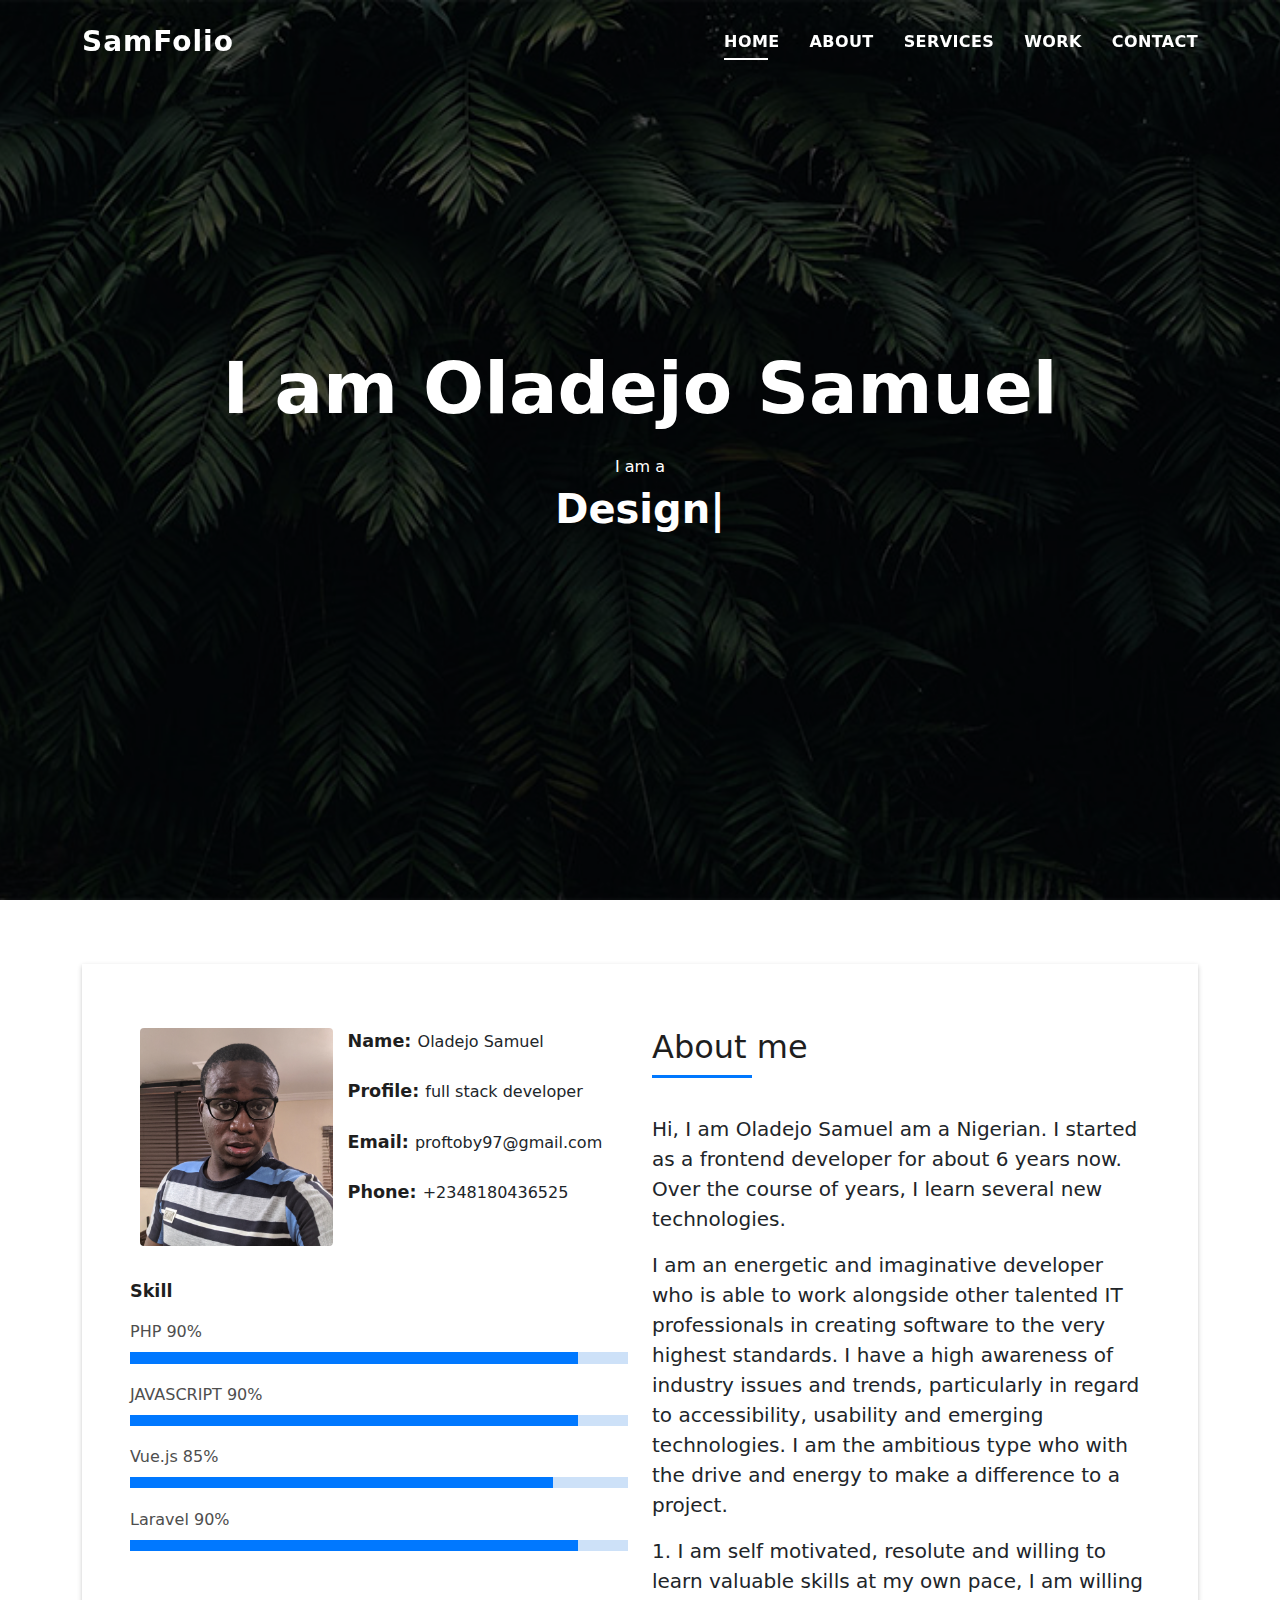
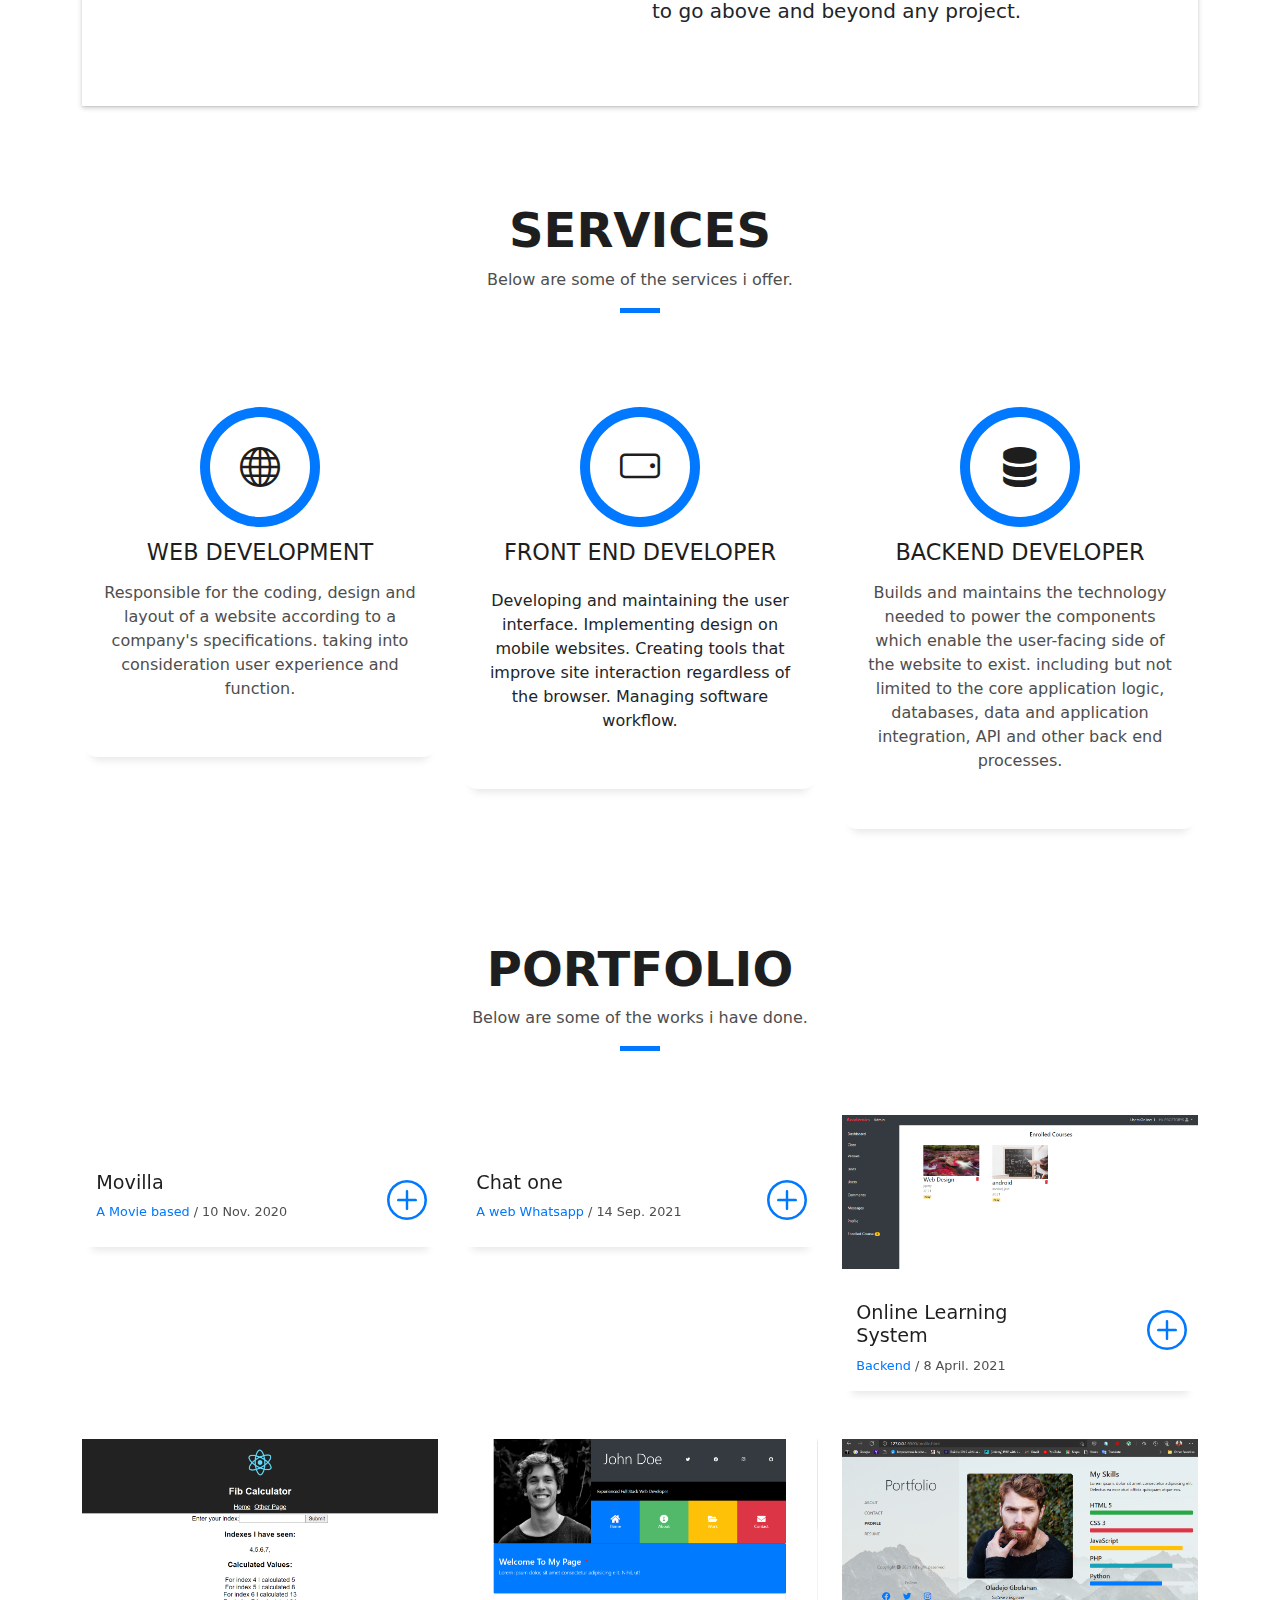
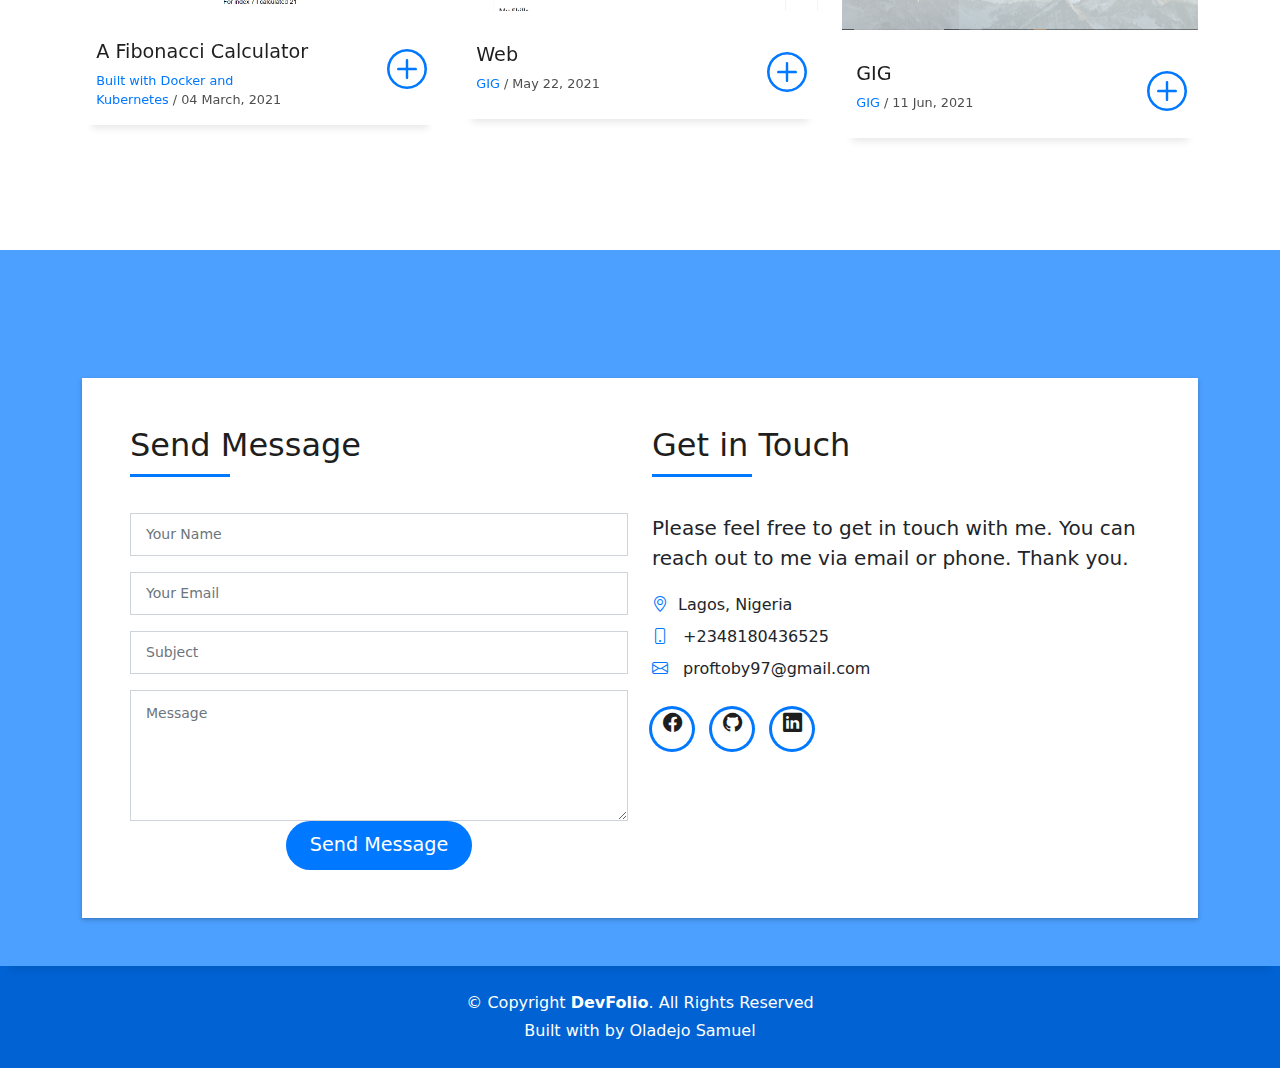
==== index.html @ 6c1fff3c "initial commit" ====
<!DOCTYPE html>
<html lang="en">

<head>
  <meta charset="utf-8">
  <meta content="width=device-width, initial-scale=1.0" name="viewport">

  <title>My Portfolio</title>
  <meta content="" name="description">
  <meta content="" name="keywords">

  <!-- Favicons -->
  <link href="assets/img/favicon.png" rel="icon">
  <link href="assets/img/apple-touch-icon.png" rel="apple-touch-icon">

  <!-- Vendor CSS Files -->
  <link href="assets/vendor/bootstrap/css/bootstrap.min.css" rel="stylesheet">
  <link href="assets/vendor/bootstrap-icons/bootstrap-icons.css" rel="stylesheet">
  <link href="assets/vendor/glightbox/css/glightbox.min.css" rel="stylesheet">
  <link href="assets/vendor/swiper/swiper-bundle.min.css" rel="stylesheet">

  <!-- Template Main CSS File -->
  <link href="assets/css/style.css" rel="stylesheet">

</head>

<body>

  <!-- ======= Header ======= -->
  <header id="header" class="fixed-top">
    <div class="container d-flex align-items-center justify-content-between">

      <h1 class="logo"><a href="index.html">SamFolio</a></h1>
      <!-- Uncomment below if you prefer to use an image logo -->
      <!-- <a href="index.html" class="logo"><img src="assets/img/logo.png" alt="" class="img-fluid"></a>-->

      <nav id="navbar" class="navbar">
        <ul>
          <li><a class="nav-link scrollto active" href="#hero">Home</a></li>
          <li><a class="nav-link scrollto" href="#about">About</a></li>
          <li><a class="nav-link scrollto" href="#services">Services</a></li>
          <li><a class="nav-link scrollto " href="#work">Work</a></li>
          <li><a class="nav-link scrollto" href="#contact">Contact</a></li>
        </ul>
        <i class="bi bi-list mobile-nav-toggle"></i>
      </nav><!-- .navbar -->

    </div>
  </header><!-- End Header -->

  <!-- ======= Hero Section ======= -->
  <div id="hero" class="hero route bg-image" style="background-image: url(assets/img/dark-wallpaper-30.jpg)">
    <div class="overlay-itro"></div>
    <div class="hero-content display-table">
      <div class="table-cell">
        <div class="container">
          <!--<p class="display-6 color-d">Hello, world!</p>-->
          <h1 class="hero-title mb-4">I am Oladejo Samuel</h1>
       I am a   <p class="hero-subtitle"><span class="typed" data-typed-items="Designer, Developer, Programmer"></span></p>
          <!-- <p class="pt-3"><a class="btn btn-primary btn js-scroll px-4" href="#about" role="button">Learn More</a></p> -->
        </div>
      </div>
    </div>
  </div><!-- End Hero Section -->

  <main id="main">

    <!-- ======= About Section ======= -->
    <section id="about" class="about-mf sect-pt4 route">
      <div class="container">
        <div class="row">
          <div class="col-sm-12">
            <div class="box-shadow-full">
              <div class="row">
                <div class="col-md-6">
                  <div class="row">
                    <div class="col-sm-6 col-md-5">
                      <div class="about-img h-50">
                        <img src="assets/img/profs.jpg" class="img-fluid rounded b-shadow-a" alt="">
                      </div>
                    </div>
                    <div class="col-sm-6 col-md-7">
                      <div class="about-info">
                        <p ><span class="title-s">Name: </span> <span>Oladejo Samuel</span></p>
                        <p class="mt-4"><span class="title-s mt-2">Profile: </span> <span>full stack developer</span></p>
                        <p class="mt-4"><span class="title-s mt-2">Email: </span> <span>proftoby97@gmail.com</span></p>
                        <p class="mt-4"><span class="title-s mt-2">Phone: </span> <span>+2348180436525</span></p>
                      </div>
                    </div>
                  </div>
                  <div class="skill-mf">
                    <p class="title-s">Skill</p>
                    <span>PHP</span> <span class="pull-right">90%</span>
                    <div class="progress">
                      <div class="progress-bar" role="progressbar" style="width: 90%" aria-valuenow="90" aria-valuemin="0" aria-valuemax="100"></div>
                    </div>
                    <span>JAVASCRIPT</span> <span class="pull-right">90%</span>
                    <div class="progress">
                      <div class="progress-bar" role="progressbar" style="width: 90%" aria-valuenow="90" aria-valuemin="0" aria-valuemax="100"></div>
                    </div>
                    <span>Vue.js</span> <span class="pull-right">85%</span>
                    <div class="progress">
                      <div class="progress-bar" role="progressbar" style="width: 85%" aria-valuenow="85" aria-valuemin="0" aria-valuemax="100"></div>
                    </div>
                    <span>Laravel</span> <span class="pull-right">90%</span>
                    <div class="progress">
                      <div class="progress-bar" role="progressbar" style="width: 90%" aria-valuenow="90" aria-valuemin="0" aria-valuemax="100"></div>
                    </div>
                  </div>
                </div>
                <div class="col-md-6">
                  <div class="about-me pt-4 pt-md-0">
                    <div class="title-box-2">
                      <h5 class="title-left">
                        About me
                      </h5>
                    </div>
                    <p class="lead">
                      Hi, I am Oladejo Samuel am a Nigerian. I started as a frontend developer for about 6 years now.  Over the course of years, I learn several new technologies. 
                    </p>
                    <p class="lead">
                      I am an energetic and imaginative developer who is able to work alongside other talented IT professionals in creating software to the very highest standards. I have a high awareness of industry issues and trends, particularly in regard to accessibility, usability and emerging technologies. I am the ambitious type who with the drive and energy to make a difference to a project. 
                    </p>
                    <p class="lead">
                      1.	I am self motivated, resolute and willing to learn valuable skills at my own pace, I am willing to go above and beyond any project. 
                    </p>
                  </div>
                </div>
              </div>
            </div>
          </div>
        </div>
      </div>
    </section><!-- End About Section -->

    <!-- ======= Services Section ======= -->
    <section id="services" class="services-mf pt-5 route">
      <div class="container">
        <div class="row">
          <div class="col-sm-12">
            <div class="title-box text-center">
              <h3 class="title-a">
                Services
              </h3>
              <p class="subtitle-a">
               Below are some of the services i offer.
              </p>
              <div class="line-mf"></div>
            </div>
          </div>
        </div>
        <div class="row">
          <div class="col-md-4">
            <div class="service-box">
              <div class="service-ico">
                <span class="ico-circle"><i class="bi bi-globe"></i></span>
              </div>
              <div class="service-content">
                <h2 class="s-title">Web Development</h2>
                <p class="s-description text-center">
                  Responsible for the coding, design and layout of a website according to a company's specifications. taking into consideration user experience and function.
                </p>
              </div>
            </div>
          </div>
          <div class="col-md-4">
            <div class="service-box">
              <div class="service-ico">
                <span class="ico-circle"><i class="bi bi-phone-landscape"></i></span>
              </div>
              <div class="service-content">
                <h2 class="s-title">Front end Developer</h2>
                <p class="s-description text-center">
                  <p>Developing and maintaining the user interface. Implementing design on mobile websites. Creating tools that improve site interaction regardless of the browser. Managing software workflow.</p>
                </p>
              </div>
            </div>
          </div>
          <div class="col-md-4">
            <div class="service-box">
              <div class="service-ico">
                <span class="ico-circle"><i class="bi bi-server"></i></span>
              </div>
              <div class="service-content">
                <h2 class="s-title">Backend Developer</h2>
                <p class="s-description text-center">
                  Builds and maintains the technology needed to power the components which enable the user-facing side of the website to exist. including but not limited to the core application logic, databases, data and application integration, API and other back end processes.
                </p>
              </div>
            </div>
          </div>
        </div>
      </div>
    </section><!-- End Services Section -->

    <!-- ======= Portfolio Section ======= -->
    <section id="work" class="portfolio-mf sect-pt4 route">
      <div class="container">
        <div class="row">
          <div class="col-sm-12">
            <div class="title-box text-center">
              <h3 class="title-a">
                Portfolio
              </h3>
              <p class="subtitle-a">
                Below are some of the works i have done.
              </p>
              <div class="line-mf"></div>
            </div>
          </div>
        </div>
        <div class="row">
          <div class="col-md-4">
            <div class="work-box">
              <a href="assets/img/portfolio/movilaa.jpg" data-gallery="portfolioGallery" class="portfolio-lightbox">
                <div class="work-img">
                  <img src="assets/img/portfolio/movi.jpg" alt="" class="img-fluid">
                </div>
              </a>
              <div class="work-content">
                <div class="row">
                  <div class="col-sm-8">
                    <h2 class="w-title">Movilla</h2>
                    <div class="w-more">
                      <span class="w-ctegory">A Movie based </span> / <span class="w-date">10 Nov. 2020</span>
                    </div>
                  </div>
                  <div class="col-sm-4">
                    <div class="w-like">
                      <a href="movi-details.html"> <span class="bi bi-plus-circle"></span></a>
                    </div>
                  </div>
                </div>
              </div>
            </div>
          </div>
          <div class="col-md-4">
            <div class="work-box">
              <a href="assets/img/portfolio/chatCont.jpg" data-gallery="portfolioGallery" class="portfolio-lightbox">
                <div class="work-img">
                  <img src="assets/img/portfolio/chatCont.jpg" alt="" class="img-fluid">
                </div>
              </a>
              <div class="work-content">
                <div class="row">
                  <div class="col-sm-8">
                    <h2 class="w-title">Chat one</h2>
                    <div class="w-more">
                      <span class="w-ctegory">A web Whatsapp</span> / <span class="w-date">14 Sep. 2021</span>
                    </div>
                  </div>
                  <div class="col-sm-4">
                    <div class="w-like">
                      <a href="chat-details.html"> <span class="bi bi-plus-circle"></span></a>
                    </div>
                  </div>
                </div>
              </div>
            </div>
          </div>
          <div class="col-md-4">
            <div class="work-box">
              <a href="assets/img/portfolio/lms.png" data-gallery="portfolioGallery" class="portfolio-lightbox">
                <div class="work-img">
                  <img src="assets/img/portfolio/lms (3).png" alt="" class="img-fluid">
                </div>
              </a>
              <div class="work-content">
                <div class="row">
                  <div class="col-sm-8">
                    <h2 class="w-title">Online Learning System</h2>
                    <div class="w-more">
                      <span class="w-ctegory">Backend</span> / <span class="w-date">8 April. 2021</span>
                    </div>
                  </div>
                  <div class="col-sm-4">
                    <div class="w-like">
                      <a href="learn-details.html"> <span class="bi bi-plus-circle"></span></a>
                    </div>
                  </div>
                </div>
              </div>
            </div>
          </div>
          <div class="col-md-4">
            <div class="work-box">
              <a href="assets/img/portfolio/docKub.png" data-gallery="portfolioGallery" class="portfolio-lightbox">
                <div class="work-img">
                  <img src="assets/img/portfolio/docKub.png" alt="" class="img-fluid">
                </div>
              </a>
              <div class="work-content">
                <div class="row">
                  <div class="col-sm-8">
                    <h2 class="w-title">A Fibonacci Calculator</h2>
                    <div class="w-more">
                      <span class="w-ctegory">Built with Docker and Kubernetes</span> / <span class="w-date">04 March, 2021</span>
                    </div>
                  </div>
                  <div class="col-sm-4">
                    <div class="w-like">
                      <a href="dock-details.html"> <span class="bi bi-plus-circle"></span></a>
                    </div>
                  </div>
                </div>
              </div>
            </div>
          </div>
          <div class="col-md-4">
            <div class="work-box">
              <a href="assets/img/portfolio/gig.png" data-gallery="portfolioGallery" class="portfolio-lightbox">
                <div class="work-img">
                  <img src="assets/img/portfolio/gig.png" alt="" class="img-fluid">
                </div>
              </a>
              <div class="work-content">
                <div class="row">
                  <div class="col-sm-8">
                    <h2 class="w-title">Web</h2>
                    <div class="w-more">
                      <span class="w-ctegory">GIG</span> / <span class="w-date">May 22, 2021</span>
                    </div>
                  </div>
                  <div class="col-sm-4">
                    <div class="w-like">
                      <a href="gig-details.html"> <span class="bi bi-plus-circle"></span></a>
                    </div>
                  </div>
                </div>
              </div>
            </div>
          </div>
          <div class="col-md-4">
            <div class="work-box">
              <a href="assets/img/portfolio/myGig.png" data-gallery="portfolioGallery" class="portfolio-lightbox">
                <div class="work-img">
                  <img src="assets/img/portfolio/myGig.png" alt="" class="img-fluid">
                </div>
              </a>
              <div class="work-content">
                <div class="row">
                  <div class="col-sm-8">
                    <h2 class="w-title">GIG</h2>
                    <div class="w-more">
                      <span class="w-ctegory">GIG</span> / <span class="w-date">11 Jun, 2021</span>
                    </div>
                  </div>
                  <div class="col-sm-4">
                    <div class="w-like">
                      <a href="gig1-details.html"> <span class="bi bi-plus-circle"></span></a>
                    </div>
                  </div>
                </div>
              </div>
            </div>
          </div>

        </div>
      </div>
    </section><!-- End Portfolio Section -->


    <!-- ======= Contact Section ======= -->
    <section id="contact" class="paralax-mf footer-paralax bg-image sect-mt4 route" style="background-image: url(assets/img/overlay-bg.jpg)">
      <div class="overlay-mf"></div>
      <div class="container">
        <div class="row">
          <div class="col-sm-12">
            <div class="contact-mf">
              <div id="contact" class="box-shadow-full">
                <div class="row">
                  <div class="col-md-6">
                    <div class="title-box-2">
                      <h5 class="title-left">
                        Send Message 
                      </h5>
                    </div>
                    <div>
                      <form  name="contacts" method="POST" data-netlify="true" role="form" class="php-email-form mt-4">
                        <div class="row">
                          <div class="col-md-12 mb-3">
                            <div class="form-group">
                              <input type="text" name="name" class="form-control" id="name" placeholder="Your Name" required>
                            </div>
                          </div>
                          <div class="col-md-12 mb-3">
                            <div class="form-group">
                              <input type="email" class="form-control" name="email" id="email" placeholder="Your Email" required>
                            </div>
                          </div>
                          <div class="col-md-12 mb-3">
                            <div class="form-group">
                              <input type="text" class="form-control" name="subject" id="subject" placeholder="Subject" required>
                            </div>
                          </div>
                          <div class="col-md-12">
                            <div class="form-group">
                              <textarea class="form-control" name="message" rows="5" placeholder="Message" required></textarea>
                            </div>
                          </div>
                          <div class="col-md-12 text-center">
                            <button type="submit" class="button button-a button-big button-rouded">Send Message</button>
                          </div>
                        </div>
                      </form>
                    </div>
                  </div>
                  <div class="col-md-6">
                    <div class="title-box-2 pt-4 pt-md-0">
                      <h5 class="title-left">
                        Get in Touch
                      </h5>
                    </div>
                    <div class="more-info">
                      <p class="lead">
                        Please feel free to get in touch with me. You can reach out to me via email or phone. Thank you.
                      </p>
                      <ul class="list-ico">
                        <li><span class="bi bi-geo-alt"></span>Lagos, Nigeria</li>
                        <li><span class="bi bi-phone"></span> +2348180436525</li>
                        <li><span class="bi bi-envelope"></span> proftoby97@gmail.com</li>
                      </ul>
                    </div>
                    <div class="socials">
                      <ul>
                        <li><a href="https://web.facebook.com/profsam97/"><span class="ico-circle"><i class="bi bi-facebook"></i></span></a></li>
                        <li><a href="https://github.com/profsam97"><span class="ico-circle"><i class="bi bi-github"></i></span></a></li>
                        <li><a href="https://www.linkedin.com/in/proftoby/"><span class="ico-circle"><i class="bi bi-linkedin"></i></span></a></li>
                      </ul>
                    </div>
                  </div>
                </div>
              </div>
            </div>
          </div>
        </div>
      </div>
    </section><!-- End Contact Section -->

  </main><!-- End #main -->

  <!-- ======= Footer ======= -->
  <footer>
    <div class="container">
      <div class="row">
        <div class="col-sm-12">
          <div class="copyright-box">
            <p class="copyright">&copy; Copyright <strong>DevFolio</strong>. All Rights Reserved</p>
            <div class="credits">
         
              Built with  <i class="fa fa-heart text-danger" aria-hidden="true"></i> by Oladejo Samuel</a>
            </div>
          </div>
        </div>
      </div>
    </div>
  </footer><!-- End  Footer -->

  <div id="preloader"></div>
  <a href="#" class="back-to-top d-flex align-items-center justify-content-center"><i class="bi bi-arrow-up-short"></i></a>

  <!-- Vendor JS Files -->
  <script src="assets/vendor/purecounter/purecounter.js"></script>
  <script src="assets/vendor/bootstrap/js/bootstrap.bundle.min.js"></script>
  <script src="assets/vendor/glightbox/js/glightbox.min.js"></script>
  <script src="assets/vendor/swiper/swiper-bundle.min.js"></script>
  <script src="assets/vendor/typed.js/typed.min.js"></script>
  <script src="assets/vendor/php-email-form/validate.js"></script>

  <!-- Template Main JS File -->
  <script src="assets/js/main.js"></script>

</body>

</html>
---- assets/css/style.css ----
--------------------------------------------------------------*/
body {
  background-color: #f5f5f5;
  color: #4e4e4e;
}

h1,
h2,
h3,
h4,
h5,
h6 {
  color: #1e1e1e;
}

a {
  color: #1e1e1e;
  text-decoration: none;
  transition: all 0.5s ease-in-out;
}
a:hover {
  color: #0078ff;
  text-decoration: none;
  transition: all 0.5s ease-in-out;
}

.p-r {
  position: relative;
}

.color-a {
  text-decoration: none;
  color: #0078ff;
}

.color-d {
  color: #f5f5f5;
}

.color-text-a {
  text-decoration: none;
  color: #4e4e4e;
}

.box-shadow, .card-blog, .work-box, .service-box, .paralax-mf {
  box-shadow: 0 13px 8px -10px rgba(0, 0, 0, 0.1);
}

.box-shadow-a, .button:hover {
  text-decoration: none;
  box-shadow: 0 0 0 4px #cde1f8;
}

.display-5 {
  font-size: 2.5rem;
  font-weight: 300;
  line-height: 1.1;
}

.display-6 {
  font-size: 2rem;
  font-weight: 300;
  line-height: 1.1;
}

.avatar {
  width: 32px;
  height: 32px;
  margin-right: 4px;
  overflow: hidden;
}

.bg-image {
  background-repeat: no-repeat;
  background-attachment: fixed;
  background-size: cover;
  background-position: center center;
}
@media (max-width: 1024px) {
  .bg-image {
    background-attachment: scroll;
  }
}

.overlay-mf {
  background-color: #0078ff;
}

.overlay-mf {
  position: absolute;
  top: 0;
  left: 0px;
  padding: 0;
  height: 100%;
  width: 100%;
  opacity: 0.7;
}

.paralax-mf {
  position: relative;
  padding: 8rem 0;
}

.display-table {
  width: 100%;
  height: 100%;
  display: table;
}

.table-cell {
  display: table-cell;
  vertical-align: middle;
}

/*--/ Sections /--*/
.sect-4 {
  padding: 4rem 0;
}

.sect-pt4 {
  padding-top: 4rem;
}

.sect-mt4 {
  margin-top: 4rem;
}

/*--/ Title s /--*/
.title-s {
  font-weight: 600;
  color: #1e1e1e;
  font-size: 1.1rem;
}

/*--/ Title A /--*/
.title-box {
  margin-bottom: 4rem;
}

.title-a {
  text-decoration: none;
  font-size: 3rem;
  font-weight: bold;
  text-transform: uppercase;
}

.subtitle-a {
  text-decoration: none;
  color: #4e4e4e;
}

.line-mf {
  width: 40px;
  height: 5px;
  background-color: #0078ff;
  margin: 0 auto;
}

/*--/ Title Left /--*/
.title-box-2 {
  margin-bottom: 3rem;
}

.title-left {
  font-size: 2rem;
  position: relative;
}
.title-left:before {
  content: "";
  position: absolute;
  height: 3px;
  background-color: #0078ff;
  width: 100px;
  bottom: -12px;
}

/*------/ Box /------*/
.box-pl2 {
  padding-left: 2rem;
}

.box-shadow-full {
  padding: 3rem 1.25rem;
  position: relative;
  background-color: #fff;
  margin-bottom: 3rem;
  z-index: 2;
  box-shadow: 0 1px 1px 0 rgba(0, 0, 0, 0.06), 0 2px 5px 0 rgba(0, 0, 0, 0.2);
}
@media (min-width: 768px) {
  .box-shadow-full {
    padding: 3rem;
  }
}

/*------/ Socials /------*/
.socials {
  padding: 1.5rem 0;
}
.socials ul li {
  display: inline-block;
}
.socials .ico-circle {
  height: 40px;
  width: 40px;
  font-size: 1.2rem;
  border-radius: 50%;
  line-height: 1.6;
  margin: 0 15px 0 0;
  box-shadow: 0 0 0 3px #0078ff;
  transition: all 500ms ease;
}
.socials .ico-circle:hover {
  background-color: #0078ff;
  color: #fff;
  box-shadow: 0 0 0 3px #cde1f8;
  transition: all 500ms ease;
}

/*------/ Ul resect /------*/
.ul-resect, .widget-tags ul, .widget-sidebar .list-sidebar, .box-comments .list-comments, .blog-wrapper .post-meta ul, .list-ico, .socials ul {
  list-style: none;
  padding-left: 0;
  margin-bottom: 0;
}

.list-ico {
  line-height: 2;
}
.list-ico span {
  color: #0078ff;
  margin-right: 10px;
}

/*------/ Ico Circle /------*/
.ico-circle {
  height: 100px;
  width: 100px;
  font-size: 2rem;
  border-radius: 50%;
  line-height: 1.55;
  margin: 0 auto;
  text-align: center;
  box-shadow: 0 0 0 10px #0078ff;
  display: block;
}

/*------/ Owl Carousel /------*/
.owl-theme .owl-dots {
  text-align: center;
  margin-top: 18px;
}
.owl-theme .owl-dots .owl-dot {
  display: inline-block;
}
.owl-theme .owl-dots .owl-dot span {
  width: 18px;
  height: 7px;
  margin: 5px 5px;
  background: #cde1f8;
  border: 0px solid #cde1f8;
  display: block;
  transition: all 0.6s ease-in-out;
  cursor: pointer;
}
.owl-theme .owl-dots .owl-dot:hover span {
  background-color: #cde1f8;
}
.owl-theme .owl-dots .owl-dot.active span {
  background-color: #1B1B1B;
  width: 25px;
}

/*--/ Scrolltop s /--*/
.scrolltop-mf {
  position: relative;
  display: none;
}
.scrolltop-mf span {
  z-index: 999;
  position: fixed;
  width: 42px;
  height: 42px;
  background-color: #0078ff;
  opacity: 0.7;
  font-size: 1.6rem;
  line-height: 1.5;
  text-align: center;
  color: #fff;
  top: auto;
  left: auto;
  right: 30px;
  bottom: 50px;
  cursor: pointer;
  border-radius: 50%;
}

/*--------------------------------------------------------------
# Back to top button
--------------------------------------------------------------*/
.back-to-top {
  position: fixed;
  visibility: hidden;
  opacity: 0;
  right: 15px;
  bottom: 15px;
  z-index: 996;
  background: #0078ff;
  width: 40px;
  height: 40px;
  border-radius: 50px;
  transition: all 0.4s;
}
.back-to-top i {
  font-size: 28px;
  color: #fff;
  line-height: 0;
}
.back-to-top:hover {
  background: #298eff;
  color: #fff;
}
.back-to-top.active {
  visibility: visible;
  opacity: 1;
}

/*------/ Prelaoder /------*/
#preloader {
  position: fixed;
  top: 0;
  left: 0;
  right: 0;
  bottom: 0;
  z-index: 9999;
  overflow: hidden;
  background: #fff;
}

#preloader:before {
  content: "";
  position: fixed;
  top: calc(50% - 30px);
  left: calc(50% - 30px);
  border: 6px solid #f2f2f2;
  border-top: 6px solid #0078ff;
  border-radius: 50%;
  width: 60px;
  height: 60px;
  -webkit-animation: animate-preloader 1s linear infinite;
  animation: animate-preloader 1s linear infinite;
}

@-webkit-keyframes animate-preloader {
  0% {
    transform: rotate(0deg);
  }
  100% {
    transform: rotate(360deg);
  }
}

@keyframes animate-preloader {
  0% {
    transform: rotate(0deg);
  }
  100% {
    transform: rotate(360deg);
  }
}
/*------/ Button /------*/
.button {
  display: inline-block;
  padding: 0.3rem 0.6rem;
  text-align: center;
  vertical-align: middle;
  -webkit-user-select: none;
  -moz-user-select: none;
  user-select: none;
  font-size: 1rem;
  border-radius: 0.3rem;
  border: 1px solid transparent;
  transition: all 500ms ease;
  cursor: pointer;
}
.button:focus {
  outline: 0;
}
.button:hover {
  background-color: #0062d3;
  color: #fff;
  transition: all 500ms ease;
}

.button-a {
  text-decoration: none;
  background-color: #0078ff;
  color: #fff;
  border-color: #cde1f8;
}

.button-big {
  padding: 0.9rem 2.3rem;
  font-size: 1.2rem;
}

.button-rouded {
  border-radius: 5rem;
}

.btn-lg {
  padding: 0.5rem 1rem;
  font-size: 1.25rem;
  line-height: 1.5;
  border-radius: 0.3rem;
}

/*--------------------------------------------------------------
# Header
--------------------------------------------------------------*/
#header {
  transition: all 0.5s;
  z-index: 997;
  padding: 20px 0;
}
#header .logo {
  font-size: 28px;
  margin: 0;
  padding: 0;
  font-weight: 600;
  letter-spacing: 1px;
}
#header .logo a {
  color: #fff;
}
#header .logo img {
  max-height: 40px;
}
#header.header-scrolled {
  background: rgba(0, 0, 0, 0.9);
  padding: 12px 0;
}

/*--------------------------------------------------------------
# Navigation Menu
--------------------------------------------------------------*/
/**
* Desktop Navigation 
*/
.navbar {
  padding: 0;
}
.navbar ul {
  margin: 0;
  padding: 0;
  display: flex;
  list-style: none;
  align-items: center;
}
.navbar li {
  position: relative;
}
.navbar > ul > li {
  white-space: nowrap;
  padding: 10px 0 10px 30px;
}
.navbar a, .navbar a:focus {
  display: flex;
  align-items: center;
  justify-content: space-between;
  color: #fff;
  font-size: 16px;
  font-weight: 600;
  padding: 0;
  white-space: nowrap;
  transition: 0.3s;
  letter-spacing: 0.4px;
  position: relative;
  text-transform: uppercase;
}
.navbar a i, .navbar a:focus i {
  font-size: 12px;
  line-height: 0;
  margin-left: 5px;
}
.navbar > ul > li > a:before {
  content: "";
  position: absolute;
  width: 100%;
  height: 2px;
  bottom: -6px;
  left: 0;
  width: 0;
  background-color: #fff;
  visibility: hidden;
  transition: all 0.3s ease-in-out 0s;
}
.navbar a:hover:before, .navbar li:hover > a:before, .navbar .active:before {
  visibility: visible;
  width: 80%;
}
.navbar a:hover, .navbar .active, .navbar .active:focus, .navbar li:hover > a {
  color: #fff;
}
.navbar .dropdown ul {
  display: block;
  position: absolute;
  left: 30px;
  top: calc(100% + 30px);
  margin: 0;
  padding: 10px 0;
  z-index: 99;
  opacity: 0;
  visibility: hidden;
  background: #fff;
  box-shadow: 0px 0px 30px rgba(127, 137, 161, 0.25);
  transition: 0.3s;
}
.navbar .dropdown ul li {
  min-width: 200px;
}
.navbar .dropdown ul a {
  padding: 10px 20px;
  font-size: 14px;
  text-transform: none;
  color: #4e4e4e;
}
.navbar .dropdown ul a i {
  font-size: 12px;
}
.navbar .dropdown ul a:hover, .navbar .dropdown ul .active:hover, .navbar .dropdown ul li:hover > a {
  color: #0078ff;
}
.navbar .dropdown:hover > ul {
  opacity: 1;
  top: 100%;
  visibility: visible;
}
.navbar .dropdown .dropdown ul {
  top: 0;
  left: calc(100% - 30px);
  visibility: hidden;
}
.navbar .dropdown .dropdown:hover > ul {
  opacity: 1;
  top: 0;
  left: 100%;
  visibility: visible;
}
@media (max-width: 1366px) {
  .navbar .dropdown .dropdown ul {
    left: -90%;
  }
  .navbar .dropdown .dropdown:hover > ul {
    left: -100%;
  }
}

/**
* Mobile Navigation 
*/
.mobile-nav-toggle {
  color: #fff;
  font-size: 28px;
  cursor: pointer;
  display: none;
  line-height: 0;
  transition: 0.5s;
}

@media (max-width: 991px) {
  .mobile-nav-toggle {
    display: block;
  }

  .navbar ul {
    display: none;
  }
}
.navbar-mobile {
  position: fixed;
  overflow: hidden;
  top: 0;
  right: 0;
  left: 0;
  bottom: 0;
  background: rgba(78, 78, 78, 0.9);
  transition: 0.3s;
  z-index: 999;
}
.navbar-mobile .mobile-nav-toggle {
  position: absolute;
  top: 15px;
  right: 15px;
}
.navbar-mobile ul {
  display: block;
  position: absolute;
  top: 55px;
  right: 15px;
  bottom: 15px;
  left: 15px;
  padding: 10px 0;
  background-color: #fff;
  overflow-y: auto;
  transition: 0.3s;
}
.navbar-mobile > ul > li {
  padding: 0;
}
.navbar-mobile a:hover:before, .navbar-mobile li:hover > a:before, .navbar-mobile .active:before {
  visibility: hidden;
}
.navbar-mobile a, .navbar-mobile a:focus {
  padding: 10px 20px;
  font-size: 15px;
  color: #4e4e4e;
}
.navbar-mobile a:hover, .navbar-mobile .active, .navbar-mobile li:hover > a {
  color: #0078ff;
}
.navbar-mobile .getstarted, .navbar-mobile .getstarted:focus {
  margin: 15px;
}
.navbar-mobile .dropdown ul {
  position: static;
  display: none;
  margin: 10px 20px;
  padding: 10px 0;
  z-index: 99;
  opacity: 1;
  visibility: visible;
  background: #fff;
  box-shadow: 0px 0px 30px rgba(127, 137, 161, 0.25);
}
.navbar-mobile .dropdown ul li {
  min-width: 200px;
}
.navbar-mobile .dropdown ul a {
  padding: 10px 20px;
}
.navbar-mobile .dropdown ul a i {
  font-size: 12px;
}
.navbar-mobile .dropdown ul a:hover, .navbar-mobile .dropdown ul .active:hover, .navbar-mobile .dropdown ul li:hover > a {
  color: #0078ff;
}
.navbar-mobile .dropdown > .dropdown-active {
  display: block;
}

/*--------------------------------------------------------------
# Hero Section
--------------------------------------------------------------*/
.hero {
  height: 100vh;
  position: relative;
  color: #fff;
}
.hero .hero-content {
  text-align: center;
  position: absolute;
}
.hero .overlay-itro {
  background-color: rgba(0, 0, 0, 0.6);
  position: absolute;
  top: 0;
  left: 0px;
  padding: 0;
  height: 100%;
  width: 100%;
  opacity: 0.9;
}
.hero .hero-title {
  color: #fff;
  font-weight: 600;
  font-size: 3rem;
}
@media (min-width: 768px) {
  .hero .hero-title {
    font-size: 4.5rem;
  }
}
.hero .hero-subtitle {
  font-size: 1.5rem;
  font-weight: 600;
}
@media (min-width: 768px) {
  .hero .hero-subtitle {
    font-size: 2.5rem;
  }
}
.hero .text-slider-items {
  display: none;
}

.hero-single {
  height: 350px;
}
.hero-single .hero-content {
  margin-top: 30px;
}
.hero-single .hero-title {
  text-transform: uppercase;
  font-size: 3rem;
}
@media (min-width: 768px) {
  .hero-single .hero-title {
    font-size: 3.5rem;
  }
}
.hero-single .breadcrumb {
  background-color: transparent;
  color: #0078ff;
}
.hero-single .breadcrumb .breadcrumb-item:before {
  color: #cde1f8;
}
.hero-single .breadcrumb .breadcrumb-item.active {
  color: #cde1f8;
}
.hero-single .breadcrumb a {
  color: #fff;
}

/*--------------------------------------------------------------
# About
--------------------------------------------------------------*/
.about-mf .box-shadow-full {
  padding-top: 4rem;
  padding-bottom: 4rem;
}
.about-mf .about-img {
  margin-bottom: 2rem;
}
.about-mf .about-img img {
  margin-left: 10px;
}
@media (min-width: 767px) {
  .about-mf .box-pl2 {
    margin-top: 3rem;
    padding-left: 0rem;
  }
}

.skill-mf span {
  color: #4e4e4e;
}
.skill-mf .progress {
  background-color: #cde1f8;
  margin: 0.5rem 0 1.2rem 0;
  border-radius: 0;
  height: 0.7rem;
}
.skill-mf .progress .progress-bar {
  height: 0.7rem;
  background-color: #0078ff;
}

/*--------------------------------------------------------------
# Services
--------------------------------------------------------------*/
.service-box {
  background-color: #fff;
  padding: 2.5rem 1.3rem;
  border-radius: 1rem;
  margin-bottom: 3rem;
  text-align: center;
}
.service-box:hover .ico-circle {
  transition: all 500ms ease;
  color: #fff;
  background-color: #0078ff;
  box-shadow: 0 0 0 10px #cde1f8;
}
.service-box .service-ico {
  margin-bottom: 1rem;
  color: #1e1e1e;
}
.service-box .ico-circle {
  transition: all 500ms ease;
  display: inline-flex;
  align-items: center;
  justify-content: center;
}
.service-box .ico-circle i {
  line-height: 0;
  font-size: 40px;
}
.service-box .s-title {
  font-size: 1.4rem;
  text-transform: uppercase;
  text-align: center;
  padding: 0.4rem 0;
}
.service-box .s-description {
  color: #4e4e4e;
}

/*--------------------------------------------------------------
# Counter
--------------------------------------------------------------*/
.counter-box {
  color: #fff;
  text-align: center;
}
@media (min-width: 577px) {
  .counter-box {
    margin-bottom: 1.8rem;
  }
}

.counter-ico {
  margin-bottom: 1rem;
}
.counter-ico .ico-circle {
  height: 60px;
  width: 60px;
  line-height: 1.5;
  box-shadow: 0 0 0 10px #cde1f8;
}

.counter-num .counter {
  font-size: 2rem;
  margin-bottom: 0;
}

/*--------------------------------------------------------------
# Portfolio
--------------------------------------------------------------*/
.work-box {
  margin-bottom: 3rem;
  -webkit-backface-visibility: hidden;
  backface-visibility: hidden;
  background-color: #fff;
}
.work-box:hover img {
  transform: scale(1.3);
}

.work-img {
  display: block;
  overflow: hidden;
}
.work-img img {
  transition: all 1s;
}

.work-content {
  padding: 2rem 3% 1rem 4%;
}
.work-content .w-more {
  color: #4e4e4e;
  font-size: 0.8rem;
}
.work-content .w-more .w-ctegory {
  color: #0078ff;
}
.work-content .w-like {
  font-size: 2.5rem;
  color: #0078ff;
  float: right;
}
.work-content .w-like a {
  color: #0078ff;
}
.work-content .w-like .num-like {
  font-size: 0.7rem;
}

.w-title {
  font-size: 1.2rem;
}

/*--------------------------------------------------------------
# Portfolio Details
--------------------------------------------------------------*/
.portfolio-details {
  padding-top: 40px;
}
.portfolio-details .portfolio-details-slider img {
  width: 100%;
}
.portfolio-details .portfolio-details-slider .swiper-pagination {
  margin-top: 10px;
  position: relative;
}
.portfolio-details .portfolio-details-slider .swiper-pagination .swiper-pagination-bullet {
  width: 12px;
  height: 12px;
  background-color: #fff;
  opacity: 1;
  border: 1px solid #0078ff;
}
.portfolio-details .portfolio-details-slider .swiper-pagination .swiper-pagination-bullet-active {
  background-color: #0078ff;
}
.portfolio-details .portfolio-info {
  padding: 20px;
  box-shadow: 0px 0 30px rgba(78, 78, 78, 0.08);
}
.portfolio-details .portfolio-info h3 {
  font-size: 22px;
  font-weight: 700;
  margin-bottom: 10px;
  padding-bottom: 20px;
  border-bottom: 1px solid #eee;
}
.portfolio-details .portfolio-info ul {
  list-style: none;
  padding: 0;
  font-size: 15px;
}
.portfolio-details .portfolio-info ul li + li {
  margin-top: 2px;
}
.portfolio-details .portfolio-description {
  padding-top: 0px;
}
.portfolio-details .portfolio-description h2 {
  font-size: 26px;
  font-weight: 700;
  margin-bottom: 5px;
}
.portfolio-details .portfolio-description p {
  padding: 0;
}

/*--------------------------------------------------------------
# Testimonials
--------------------------------------------------------------*/
.testimonial-box {
  color: #fff;
  text-align: center;
}
.testimonial-box .author-test {
  margin-top: 1rem;
}
.testimonial-box .author-test img {
  margin: 0 auto;
}
.testimonial-box .author {
  color: #fff;
  text-transform: uppercase;
  font-weight: 600;
  margin: 1rem 0;
  display: block;
  font-size: 1.4rem;
}
.testimonial-box .comit {
  font-size: 2rem;
  color: #0078ff;
  background-color: #fff;
  width: 52px;
  height: 52px;
  display: block;
  margin: 0 auto;
  border-radius: 50%;
  line-height: 1.6;
}
@media (min-width: 768px) {
  .testimonial-box .description {
    padding: 0 5rem;
  }
}
@media (min-width: 992px) {
  .testimonial-box .description {
    padding: 0 8rem;
  }
}
@media (min-width: 1200px) {
  .testimonial-box .description {
    padding: 0 13rem;
  }
}

.swiper-pagination {
  margin-top: 20px;
  position: relative;
}
.swiper-pagination .swiper-pagination-bullet {
  width: 12px;
  height: 12px;
  background-color: rgba(255, 255, 255, 0.4);
  opacity: 1;
}
.swiper-pagination .swiper-pagination-bullet-active {
  background-color: #fff;
}

/*--------------------------------------------------------------
# Contact
--------------------------------------------------------------*/
.footer-paralax {
  padding: 4rem 0 0 0;
}

.contact-mf {
  margin-top: 4rem;
}
@media (min-width: 767px) {
  .contact-mf .box-pl2 {
    margin-top: 3rem;
    padding-left: 0rem;
  }
}

.php-email-form .error-message {
  display: none;
  color: #fff;
  background: #ed3c0d;
  text-align: center;
  padding: 15px;
  font-weight: 600;
}
.php-email-form .sent-message {
  display: none;
  color: #fff;
  background: #18d26e;
  text-align: center;
  padding: 15px;
  font-weight: 600;
}
.php-email-form .loading {
  display: none;
  background: #fff;
  text-align: center;
  padding: 15px;
}
.php-email-form .loading:before {
  content: "";
  display: inline-block;
  border-radius: 50%;
  width: 24px;
  height: 24px;
  margin: 0 10px -6px 0;
  border: 3px solid #18d26e;
  border-top-color: #eee;
  -webkit-animation: animate-loading 1s linear infinite;
  animation: animate-loading 1s linear infinite;
}
.php-email-form input, .php-email-form textarea {
  border-radius: 0;
  box-shadow: none;
  font-size: 14px;
}
.php-email-form input:focus, .php-email-form textarea:focus {
  border-color: #0078ff;
}
.php-email-form input {
  padding: 10px 15px;
}
.php-email-form textarea {
  padding: 12px 15px;
  margin-bottom: 0;
}
.php-email-form button[type=submit] {
  background: #0078ff;
  border: 0;
  padding: 10px 24px;
  color: #fff;
  transition: 0.4s;
}
.php-email-form button[type=submit]:hover {
  background: #3393ff;
}

@-webkit-keyframes animate-loading {
  0% {
    transform: rotate(0deg);
  }
  100% {
    transform: rotate(360deg);
  }
}

@keyframes animate-loading {
  0% {
    transform: rotate(0deg);
  }
  100% {
    transform: rotate(360deg);
  }
}
/*--------------------------------------------------------------
# Blog
--------------------------------------------------------------*/
@media (min-width: 767px) {
  .card-blog {
    margin-bottom: 3rem;
  }
}
.card-blog .card-body {
  position: relative;
}
.card-blog .card-category-box {
  position: absolute;
  text-align: center;
  top: -16px;
  left: 15px;
  right: 15px;
  line-height: 25px;
  overflow: hidden;
}
.card-blog .card-category {
  display: inline-block;
  color: #fff;
  padding: 0 15px 5px;
  overflow: hidden;
  background-color: #0078ff;
  border-radius: 4px;
}
.card-blog .card-category .category {
  color: #fff;
  display: inline-block;
  text-transform: uppercase;
  font-size: 0.7rem;
  letter-spacing: 0.1px;
  margin-bottom: 0;
}
.card-blog .card-title {
  font-size: 1.3rem;
  margin-top: 0.6rem;
}
.card-blog .card-description {
  color: #4e4e4e;
}
.card-blog .post-author {
  display: inline-block;
}
.card-blog .post-date {
  color: #4e4e4e;
  display: inline-block;
  float: right;
}

/*--------------------------------------------------------------
# Blog Single
--------------------------------------------------------------*/
.post-box,
.form-comments,
.box-comments,
.widget-sidebar {
  padding: 2rem;
  background-color: #fff;
  margin-bottom: 3rem;
}
@media (min-width: 768px) {
  .post-box,
.form-comments,
.box-comments,
.widget-sidebar {
    padding: 3rem;
  }
}

.blog-wrapper .article-title {
  font-size: 1.5rem;
}
@media (min-width: 768px) {
  .blog-wrapper .article-title {
    font-size: 1.9rem;
  }
}
.blog-wrapper .post-meta {
  margin: 1rem 0;
}
.blog-wrapper .post-meta ul {
  border-left: 4px solid #0078ff;
  margin-top: 1rem;
}
.blog-wrapper .post-meta ul li {
  display: inline-block;
  margin-left: 15px;
}
.blog-wrapper .post-meta ul a {
  color: #0078ff;
}
.blog-wrapper .post-meta ul span {
  color: #1e1e1e;
}
.blog-wrapper .blockquote {
  border-left: 4px solid #0078ff;
  padding: 18px;
  font-style: italic;
}

/*------/ Comments /------*/
.box-comments .list-comments li {
  padding-bottom: 40px;
}
.box-comments .list-comments .comment-avatar {
  display: table-cell;
  vertical-align: top;
}
.box-comments .list-comments .comment-avatar img {
  width: 80px;
  height: 80px;
}
.box-comments .list-comments .comment-author {
  font-size: 1.3rem;
}
@media (min-width: 768px) {
  .box-comments .list-comments .comment-author {
    font-size: 1.5rem;
  }
}
.box-comments .list-comments .comment-details {
  display: table-cell;
  vertical-align: top;
  padding-left: 25px;
}
.box-comments .list-comments a {
  color: #0078ff;
}
.box-comments .list-comments span {
  color: #1e1e1e;
  font-style: italic;
}
.box-comments .comment-children {
  margin-left: 40px;
}

/*------/ Sidebar /------*/
.widget-sidebar .sidebar-title {
  font-size: 1.6rem;
  font-weight: 600;
  border-left: 5px solid #0078ff;
  padding-left: 15px;
  text-transform: uppercase;
  margin-bottom: 1.5rem;
}
.widget-sidebar .list-sidebar li {
  position: relative;
  padding: 6px 0 6px 24px;
}
.widget-sidebar .list-sidebar li:before {
  position: absolute;
  content: "";
  width: 10px;
  height: 1px;
  left: 0;
  background-color: #0078ff;
  top: 20px;
}

.sidebar-search input {
  background-color: #fff;
  border-radius: 0;
  transition: all 0.5s ease-in-out;
}
.sidebar-search .btn-search {
  background-color: #0078ff;
  border-color: #0078ff;
  border-radius: 0;
  padding-left: 20px;
  padding-right: 20px;
}

.widget-tags ul li {
  display: inline-block;
  background-color: #0078ff;
  padding: 0.2rem 0.6rem;
  margin-bottom: 0.5rem;
  border-radius: 15px;
}
.widget-tags ul li a {
  color: #fff;
}

/*--------------------------------------------------------------
# Footer
--------------------------------------------------------------*/
footer {
  text-align: center;
  color: #fff;
  padding: 25px 0;
  background: #0062d3;
}
footer .copyright {
  margin-bottom: 0.3rem;
}
footer .credits {
  margin-bottom: 0;
}
footer .credits a {
  color: #fff;
}
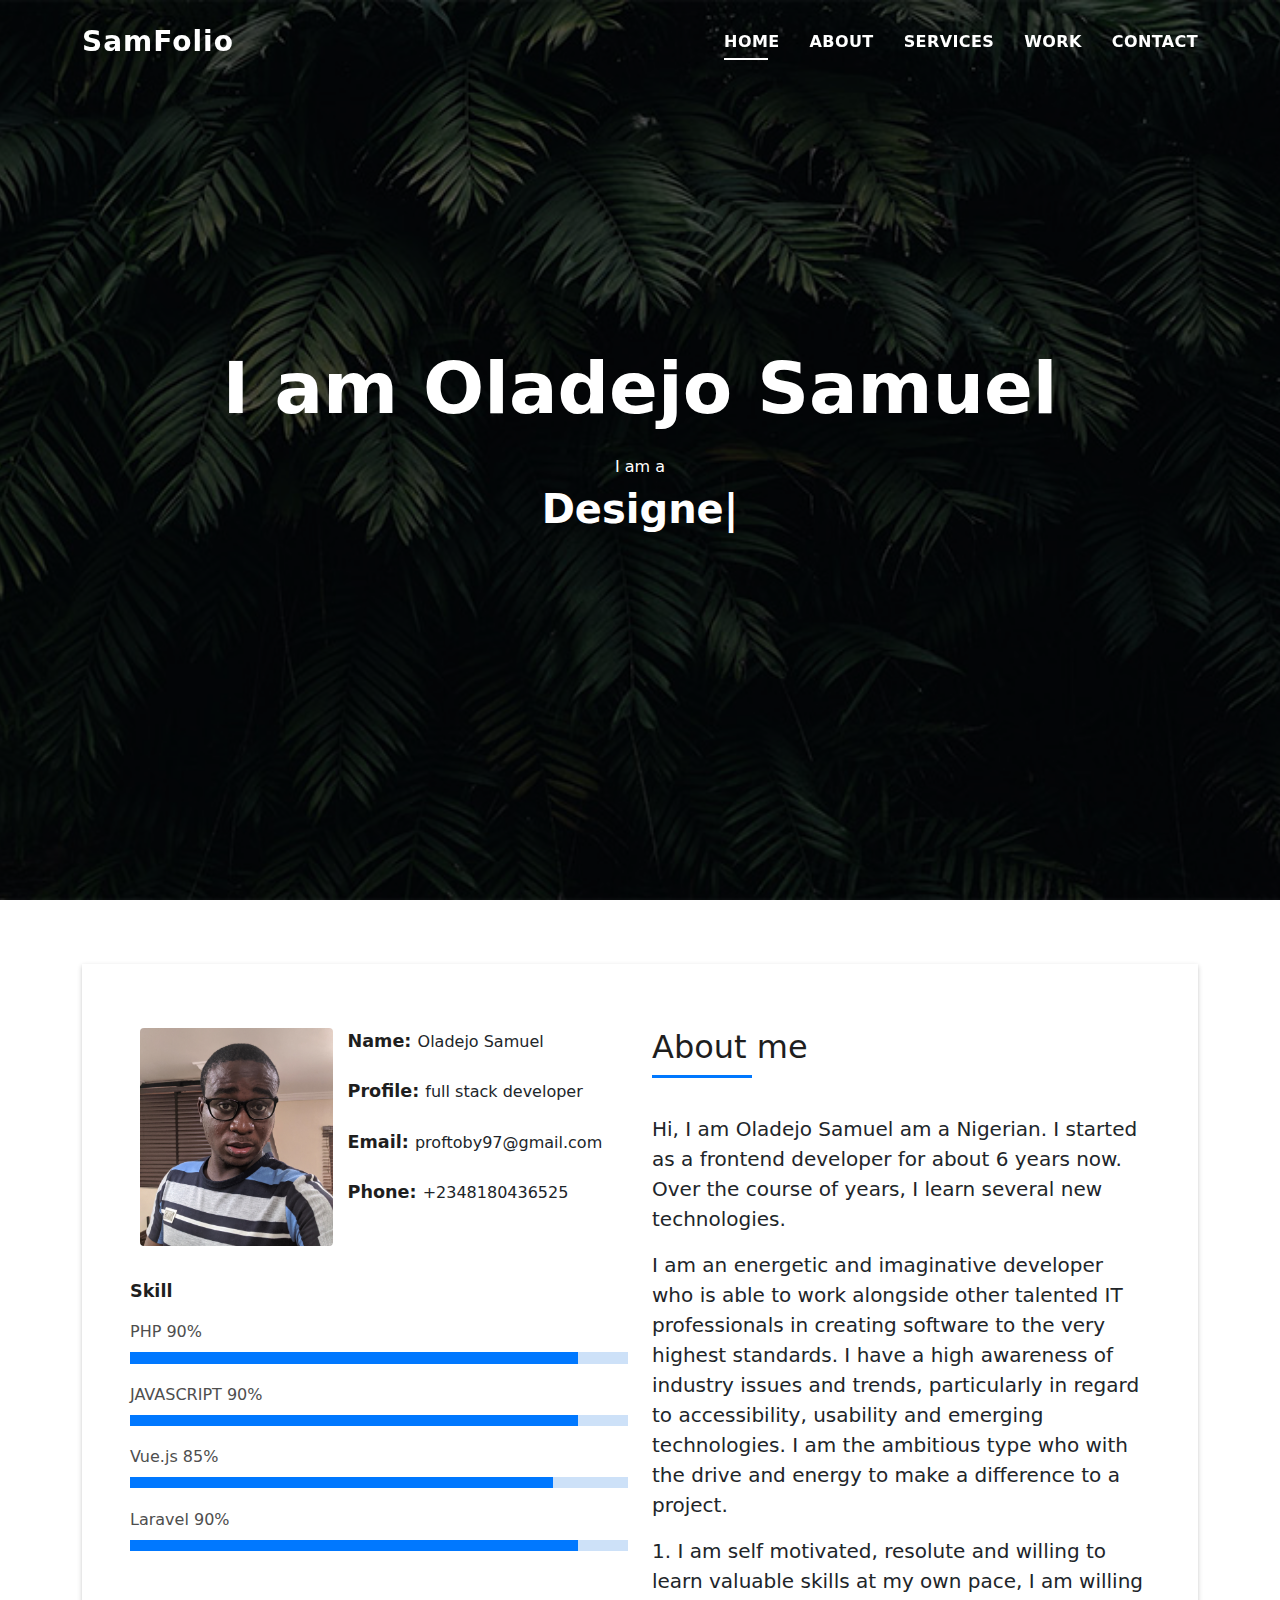
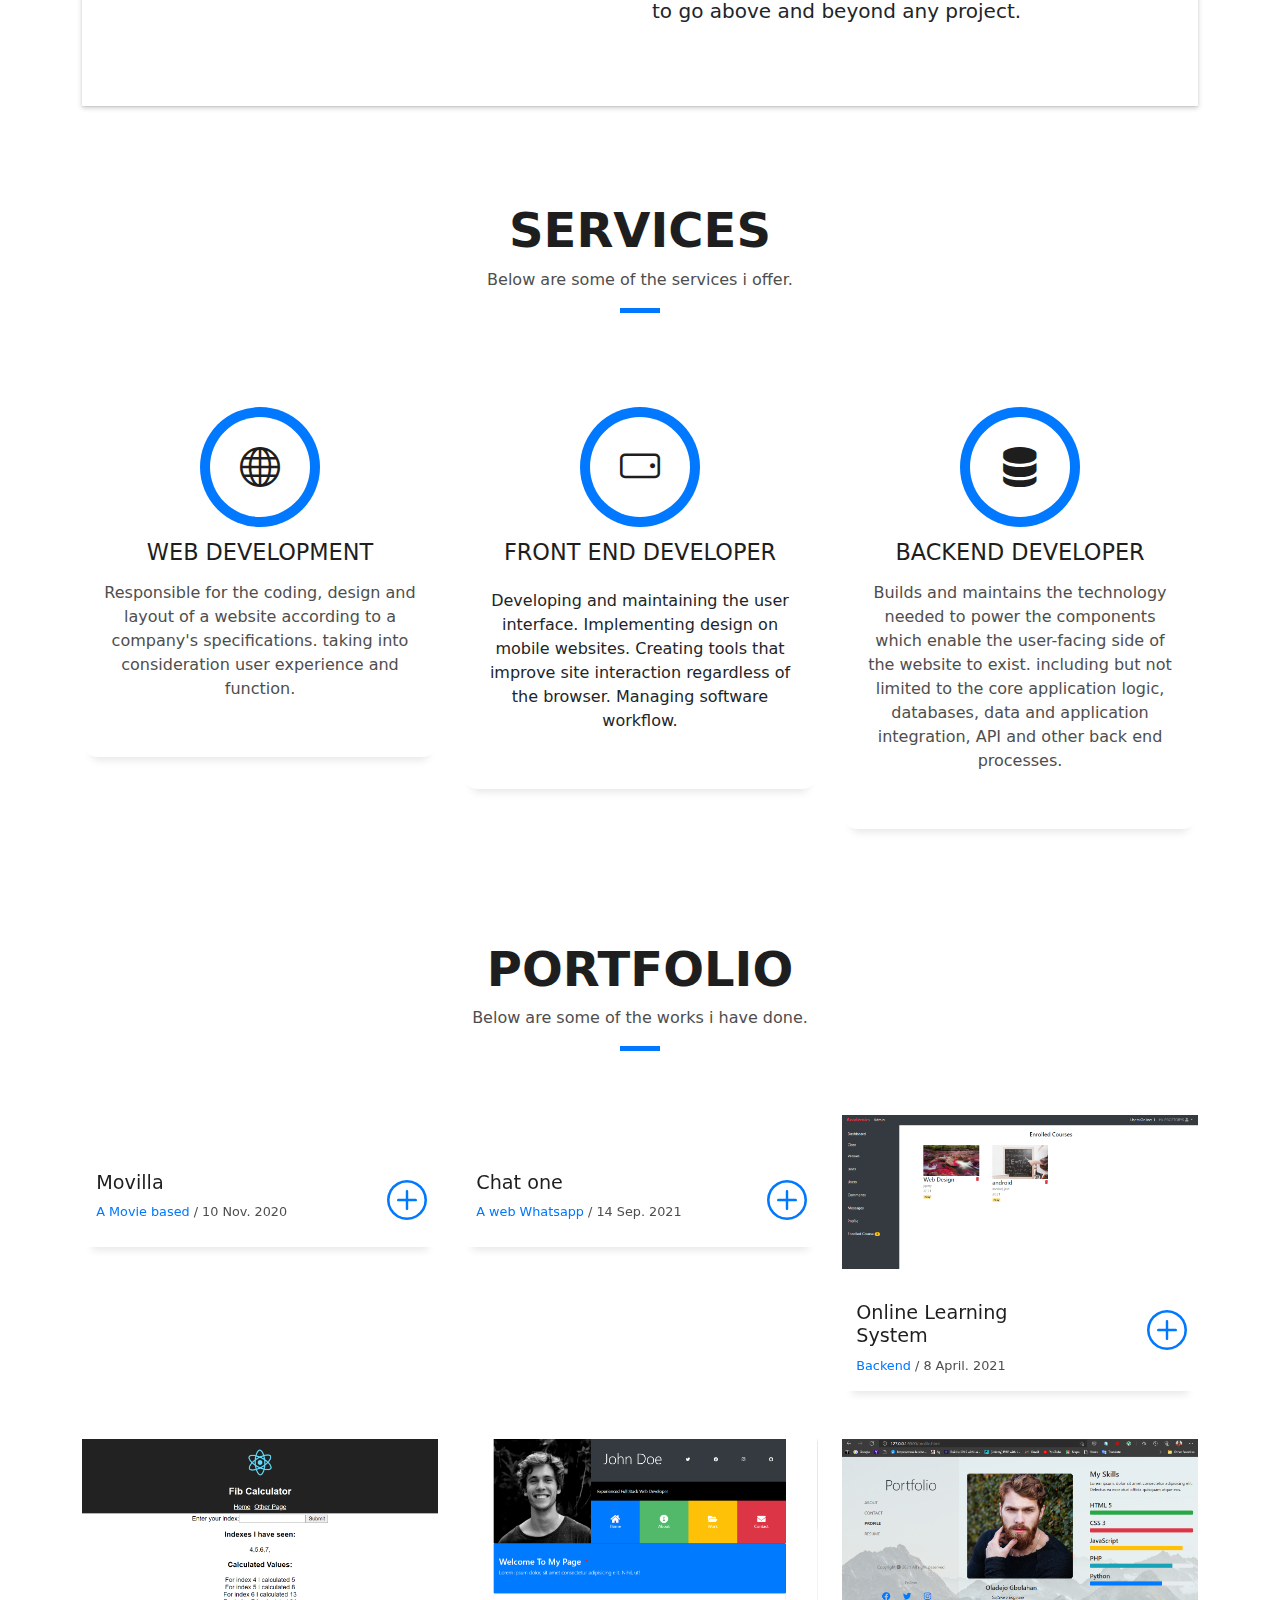
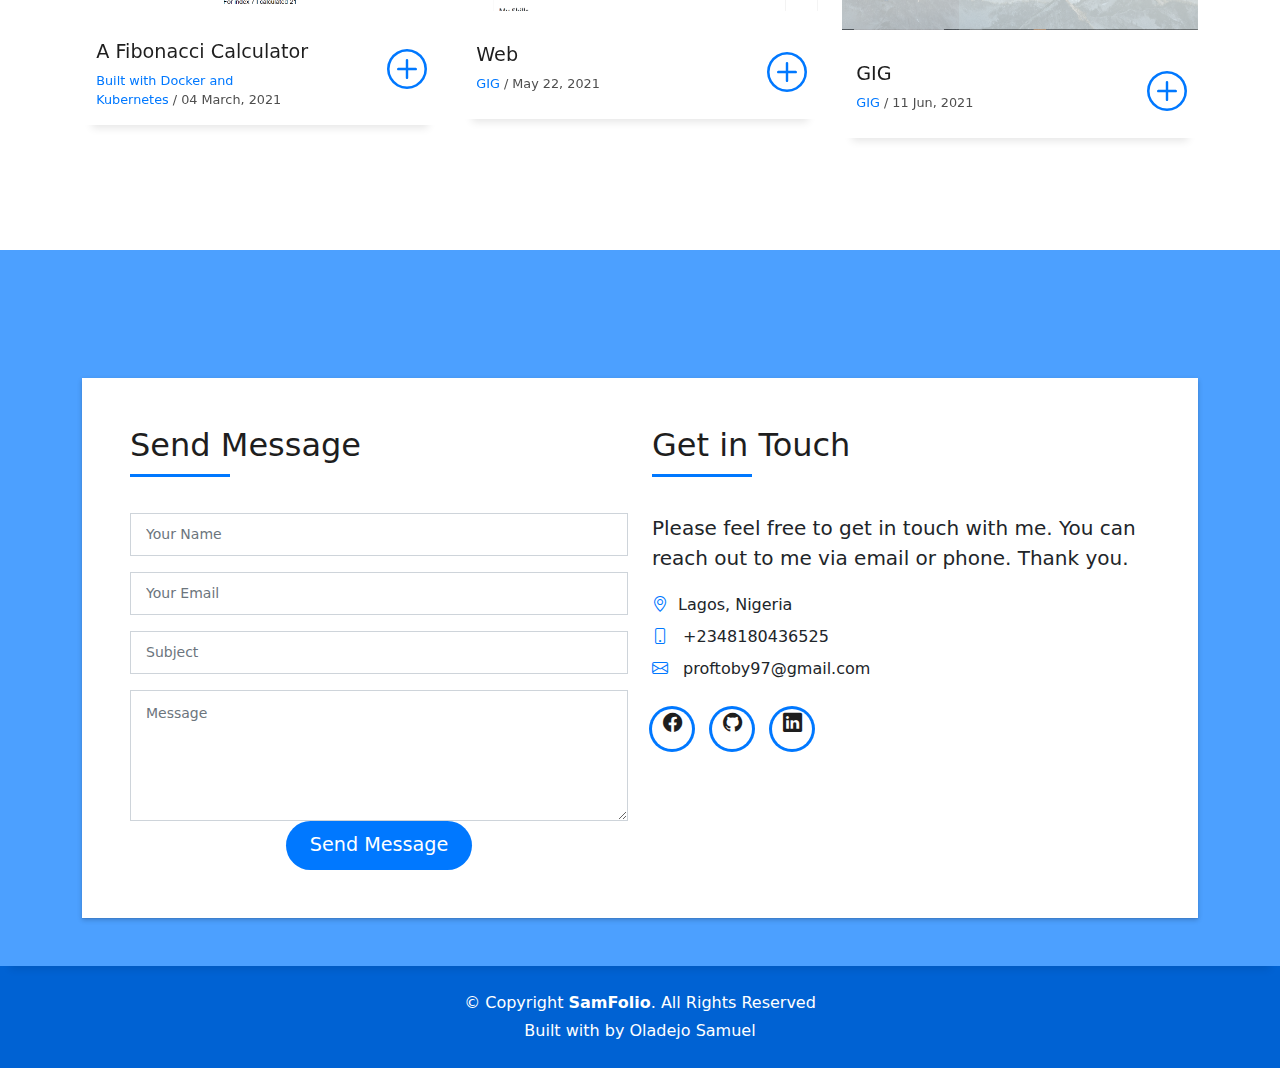
==== commit 1de26049: "Added Font Awesome CDN" ====
--- a/index.html
+++ b/index.html
@@ -18,7 +18,7 @@
   <link href="assets/vendor/bootstrap-icons/bootstrap-icons.css" rel="stylesheet">
   <link href="assets/vendor/glightbox/css/glightbox.min.css" rel="stylesheet">
   <link href="assets/vendor/swiper/swiper-bundle.min.css" rel="stylesheet">
-
+<link rel="stylesheet" href="https://cdnjs.cloudflare.com/ajax/libs/font-awesome/6.0.0-beta3/css/all.min.css" integrity="sha512-Fo3rlrZj/k7ujTnHg4CGR2D7kSs0v4LLanw2qksYuRlEzO+tcaEPQogQ0KaoGN26/zrn20ImR1DfuLWnOo7aBA==" crossorigin="anonymous" referrerpolicy="no-referrer" />
   <!-- Template Main CSS File -->
   <link href="assets/css/style.css" rel="stylesheet">
 
@@ -445,7 +445,7 @@
       <div class="row">
         <div class="col-sm-12">
           <div class="copyright-box">
-            <p class="copyright">&copy; Copyright <strong>DevFolio</strong>. All Rights Reserved</p>
+            <p class="copyright">&copy; Copyright <strong>SamFolio</strong>. All Rights Reserved</p>
             <div class="credits">
          
               Built with  <i class="fa fa-heart text-danger" aria-hidden="true"></i> by Oladejo Samuel</a>
@@ -463,6 +463,7 @@
   <script src="assets/vendor/purecounter/purecounter.js"></script>
   <script src="assets/vendor/bootstrap/js/bootstrap.bundle.min.js"></script>
   <script src="assets/vendor/glightbox/js/glightbox.min.js"></script>
+<script src="https://cdnjs.cloudflare.com/ajax/libs/font-awesome/6.0.0-beta3/js/all.min.js" integrity="sha512-fzff82+8pzHnwA1mQ0dzz9/E0B+ZRizq08yZfya66INZBz86qKTCt9MLU0NCNIgaMJCgeyhujhasnFUsYMsi0Q==" crossorigin="anonymous" referrerpolicy="no-referrer"></script>
   <script src="assets/vendor/swiper/swiper-bundle.min.js"></script>
   <script src="assets/vendor/typed.js/typed.min.js"></script>
   <script src="assets/vendor/php-email-form/validate.js"></script>
@@ -472,4 +473,4 @@
 
 </body>
 
-</html>+</html>
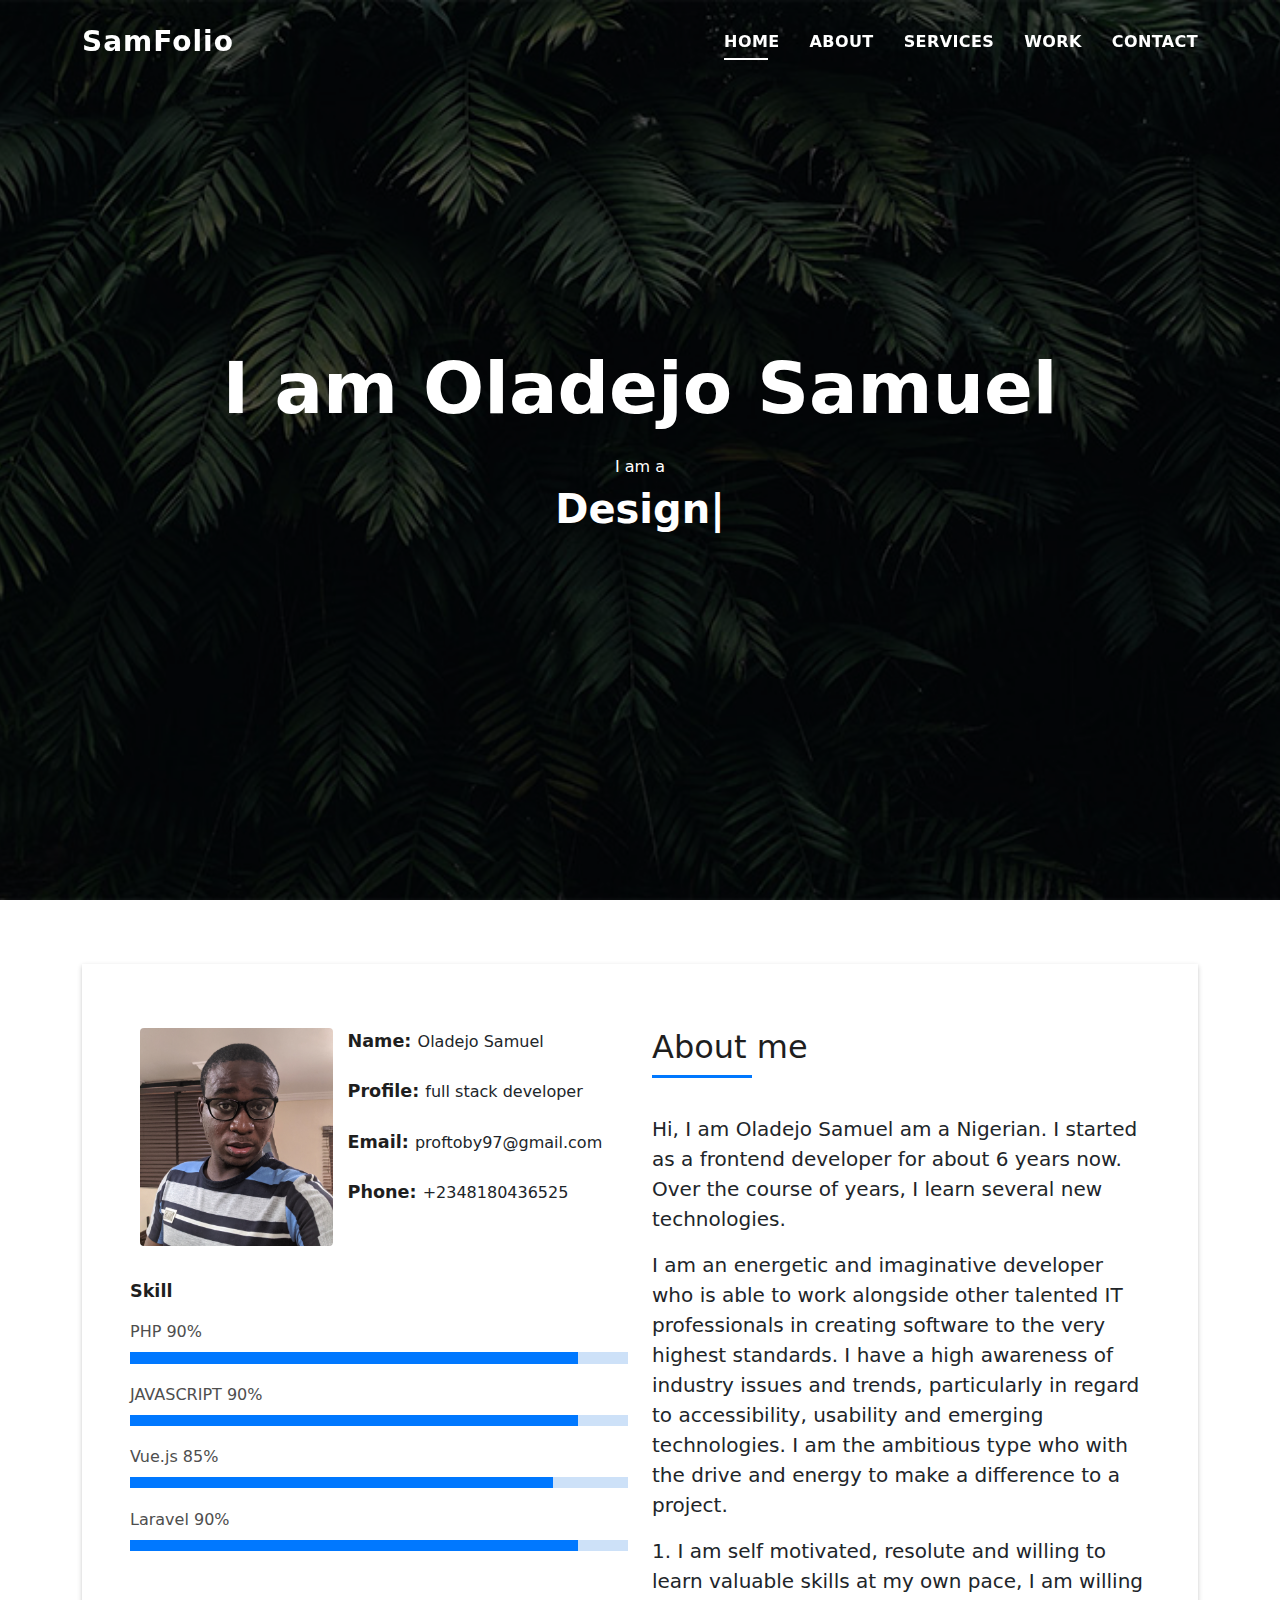
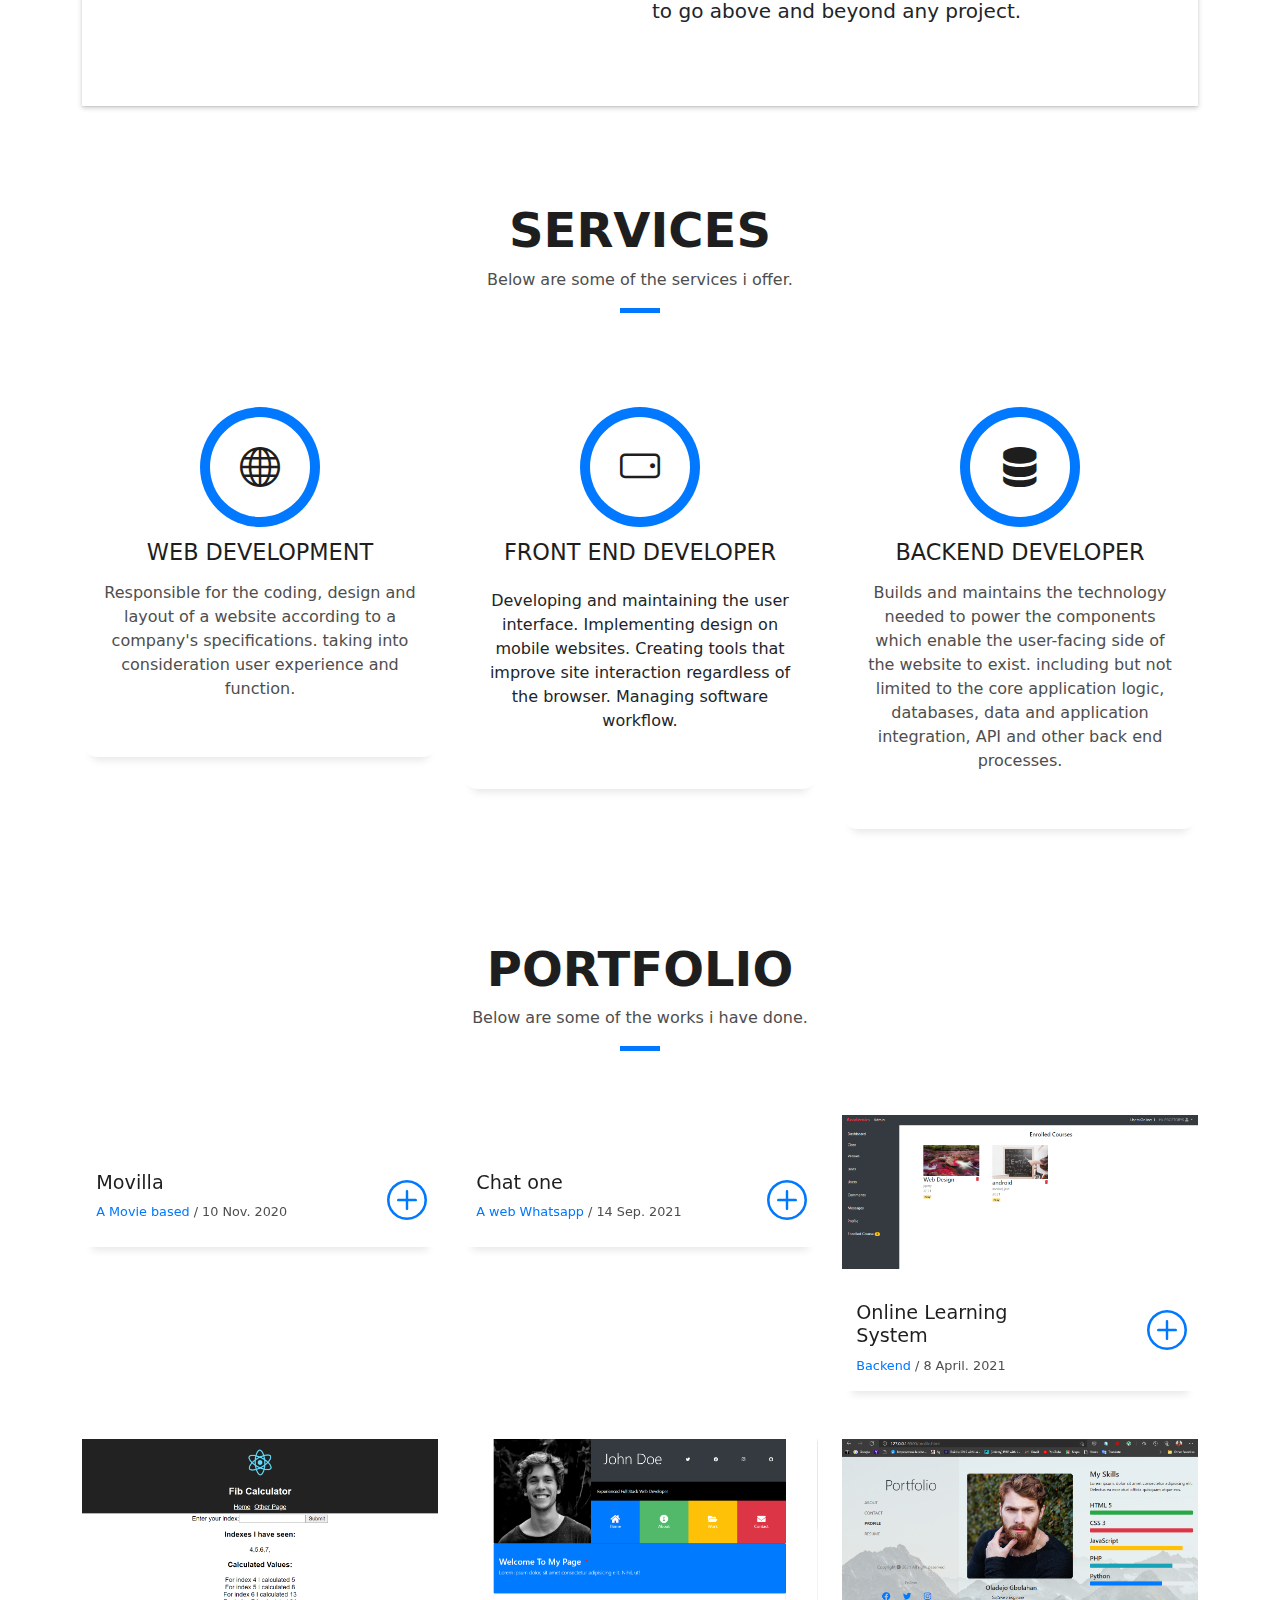
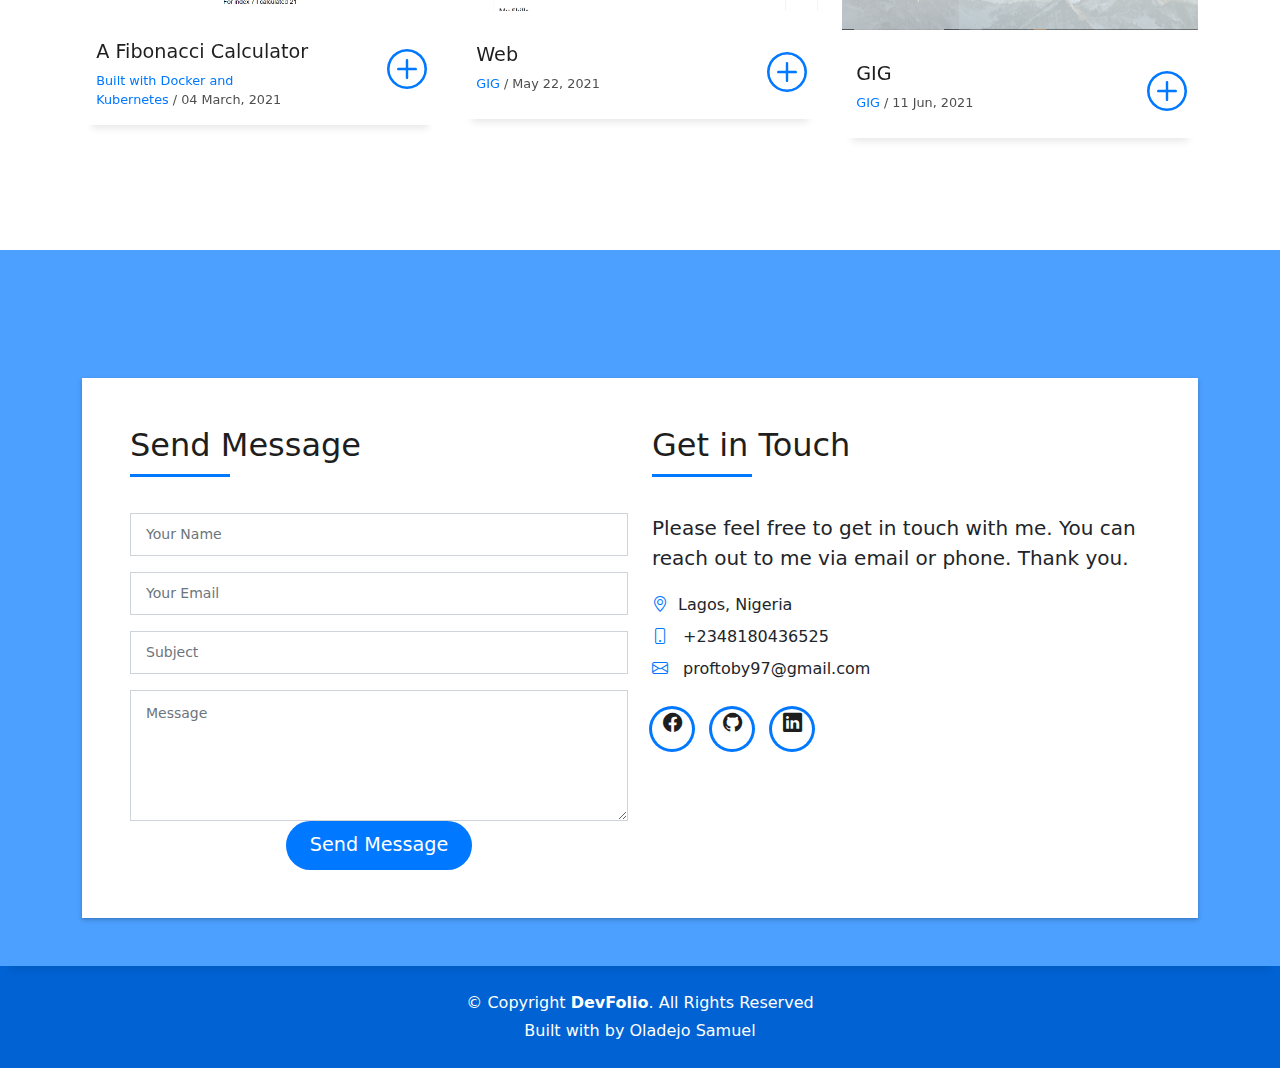
==== commit 648b6c33: "added more images" ====
--- a/index.html
+++ b/index.html
@@ -18,7 +18,7 @@
   <link href="assets/vendor/bootstrap-icons/bootstrap-icons.css" rel="stylesheet">
   <link href="assets/vendor/glightbox/css/glightbox.min.css" rel="stylesheet">
   <link href="assets/vendor/swiper/swiper-bundle.min.css" rel="stylesheet">
-<link rel="stylesheet" href="https://cdnjs.cloudflare.com/ajax/libs/font-awesome/6.0.0-beta3/css/all.min.css" integrity="sha512-Fo3rlrZj/k7ujTnHg4CGR2D7kSs0v4LLanw2qksYuRlEzO+tcaEPQogQ0KaoGN26/zrn20ImR1DfuLWnOo7aBA==" crossorigin="anonymous" referrerpolicy="no-referrer" />
+
   <!-- Template Main CSS File -->
   <link href="assets/css/style.css" rel="stylesheet">
 
@@ -212,9 +212,9 @@
         <div class="row">
           <div class="col-md-4">
             <div class="work-box">
-              <a href="assets/img/portfolio/movilaa.jpg" data-gallery="portfolioGallery" class="portfolio-lightbox">
-                <div class="work-img">
-                  <img src="assets/img/portfolio/movi.jpg" alt="" class="img-fluid">
+              <a href="assets/img/portfolio/movi.png" data-gallery="portfolioGallery" class="portfolio-lightbox">
+                <div class="work-img">
+                  <img src="assets/img/portfolio/movi.png" alt="" class="img-fluid">
                 </div>
               </a>
               <div class="work-content">
@@ -236,9 +236,9 @@
           </div>
           <div class="col-md-4">
             <div class="work-box">
-              <a href="assets/img/portfolio/chatCont.jpg" data-gallery="portfolioGallery" class="portfolio-lightbox">
-                <div class="work-img">
-                  <img src="assets/img/portfolio/chatCont.jpg" alt="" class="img-fluid">
+              <a href="assets/img/portfolio/chatCont.png" data-gallery="portfolioGallery" class="portfolio-lightbox">
+                <div class="work-img">
+                  <img src="assets/img/portfolio/chatCont.png" alt="" class="img-fluid">
                 </div>
               </a>
               <div class="work-content">
@@ -445,7 +445,7 @@
       <div class="row">
         <div class="col-sm-12">
           <div class="copyright-box">
-            <p class="copyright">&copy; Copyright <strong>SamFolio</strong>. All Rights Reserved</p>
+            <p class="copyright">&copy; Copyright <strong>DevFolio</strong>. All Rights Reserved</p>
             <div class="credits">
          
               Built with  <i class="fa fa-heart text-danger" aria-hidden="true"></i> by Oladejo Samuel</a>
@@ -463,7 +463,6 @@
   <script src="assets/vendor/purecounter/purecounter.js"></script>
   <script src="assets/vendor/bootstrap/js/bootstrap.bundle.min.js"></script>
   <script src="assets/vendor/glightbox/js/glightbox.min.js"></script>
-<script src="https://cdnjs.cloudflare.com/ajax/libs/font-awesome/6.0.0-beta3/js/all.min.js" integrity="sha512-fzff82+8pzHnwA1mQ0dzz9/E0B+ZRizq08yZfya66INZBz86qKTCt9MLU0NCNIgaMJCgeyhujhasnFUsYMsi0Q==" crossorigin="anonymous" referrerpolicy="no-referrer"></script>
   <script src="assets/vendor/swiper/swiper-bundle.min.js"></script>
   <script src="assets/vendor/typed.js/typed.min.js"></script>
   <script src="assets/vendor/php-email-form/validate.js"></script>
@@ -473,4 +472,4 @@
 
 </body>
 
-</html>
+</html>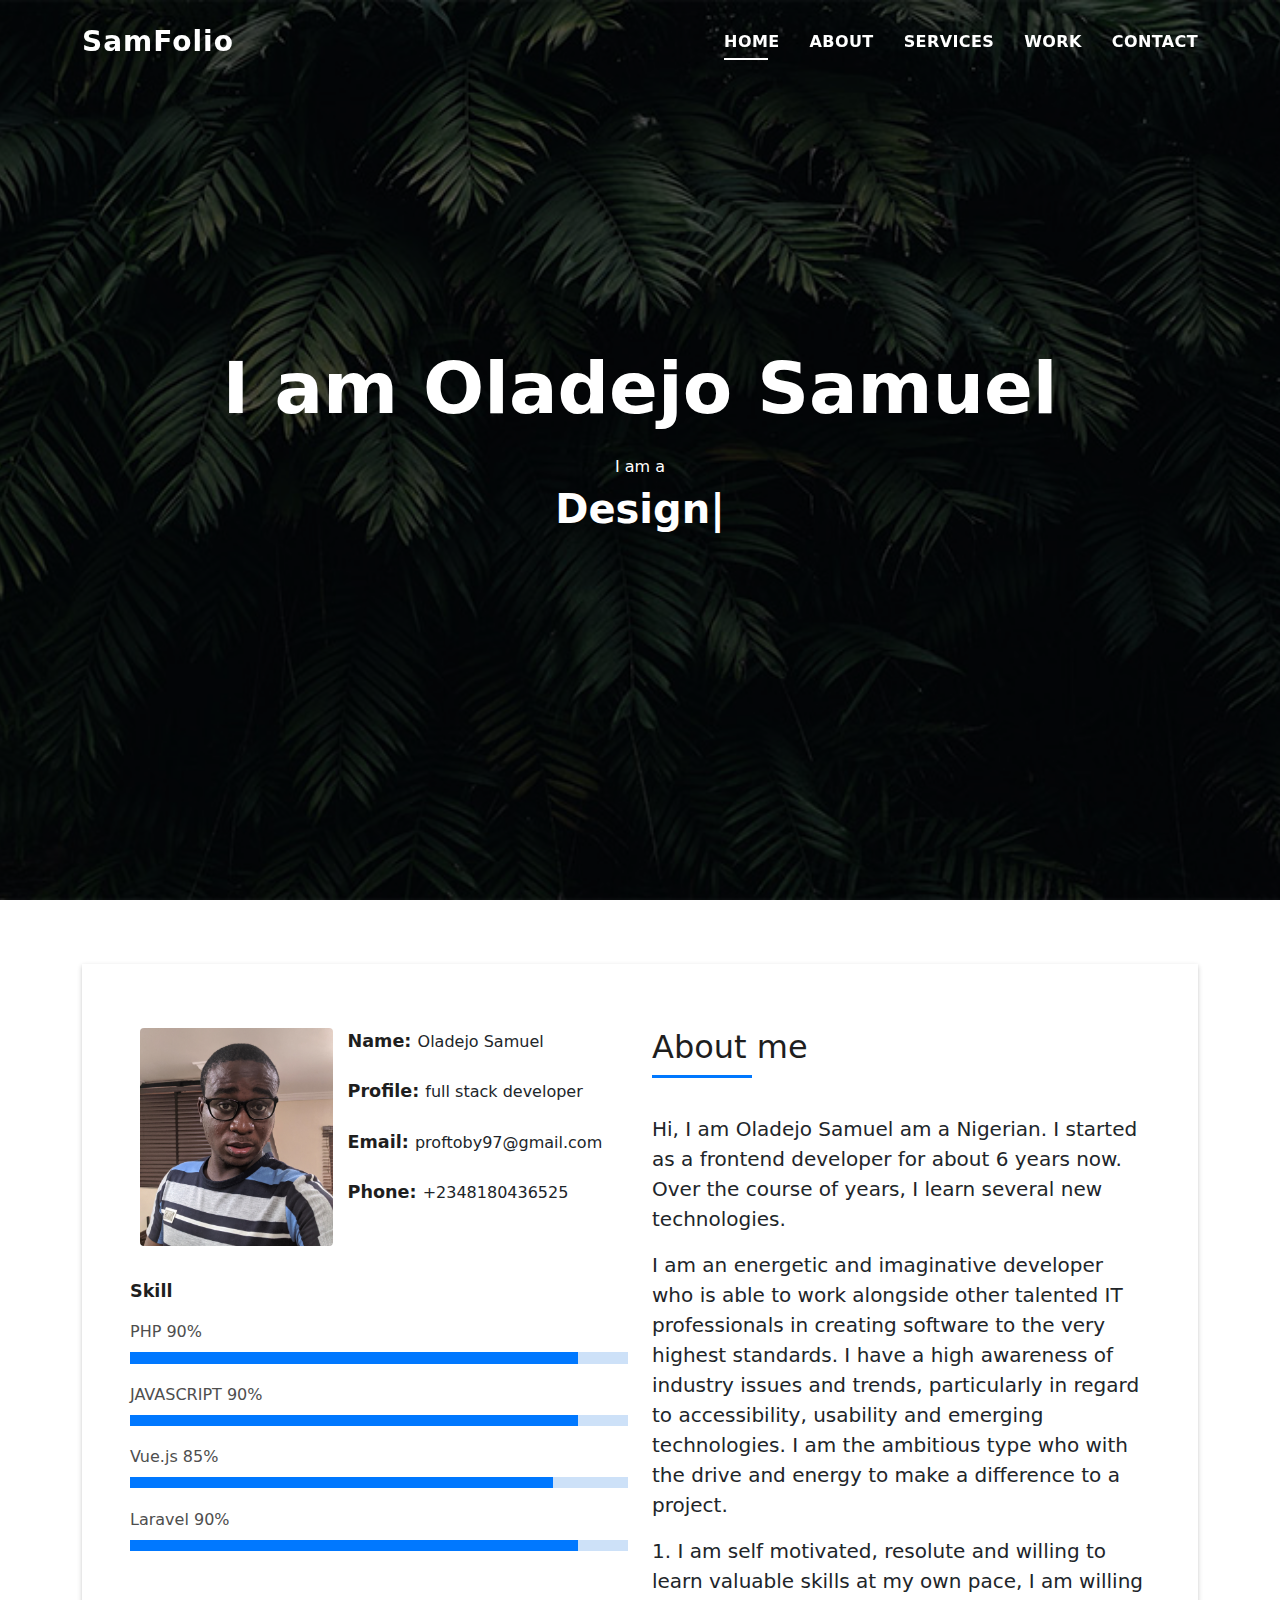
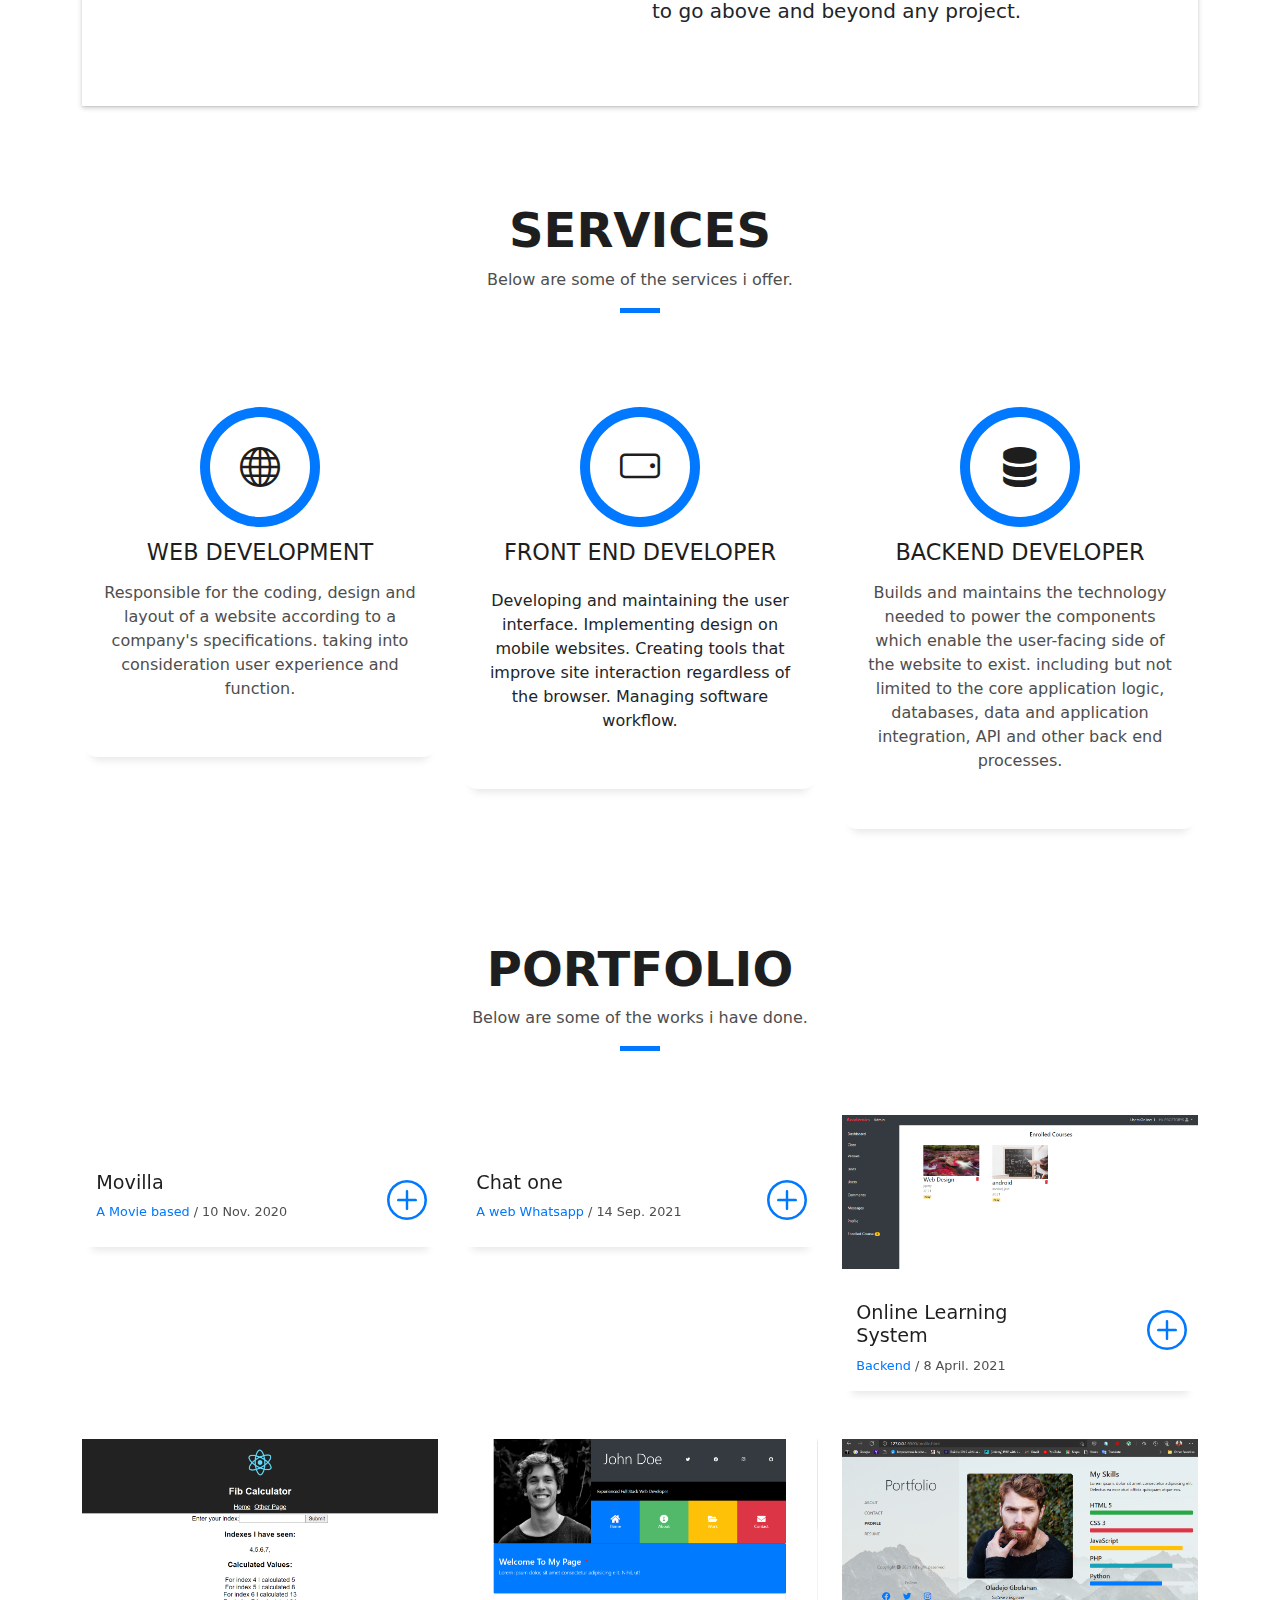
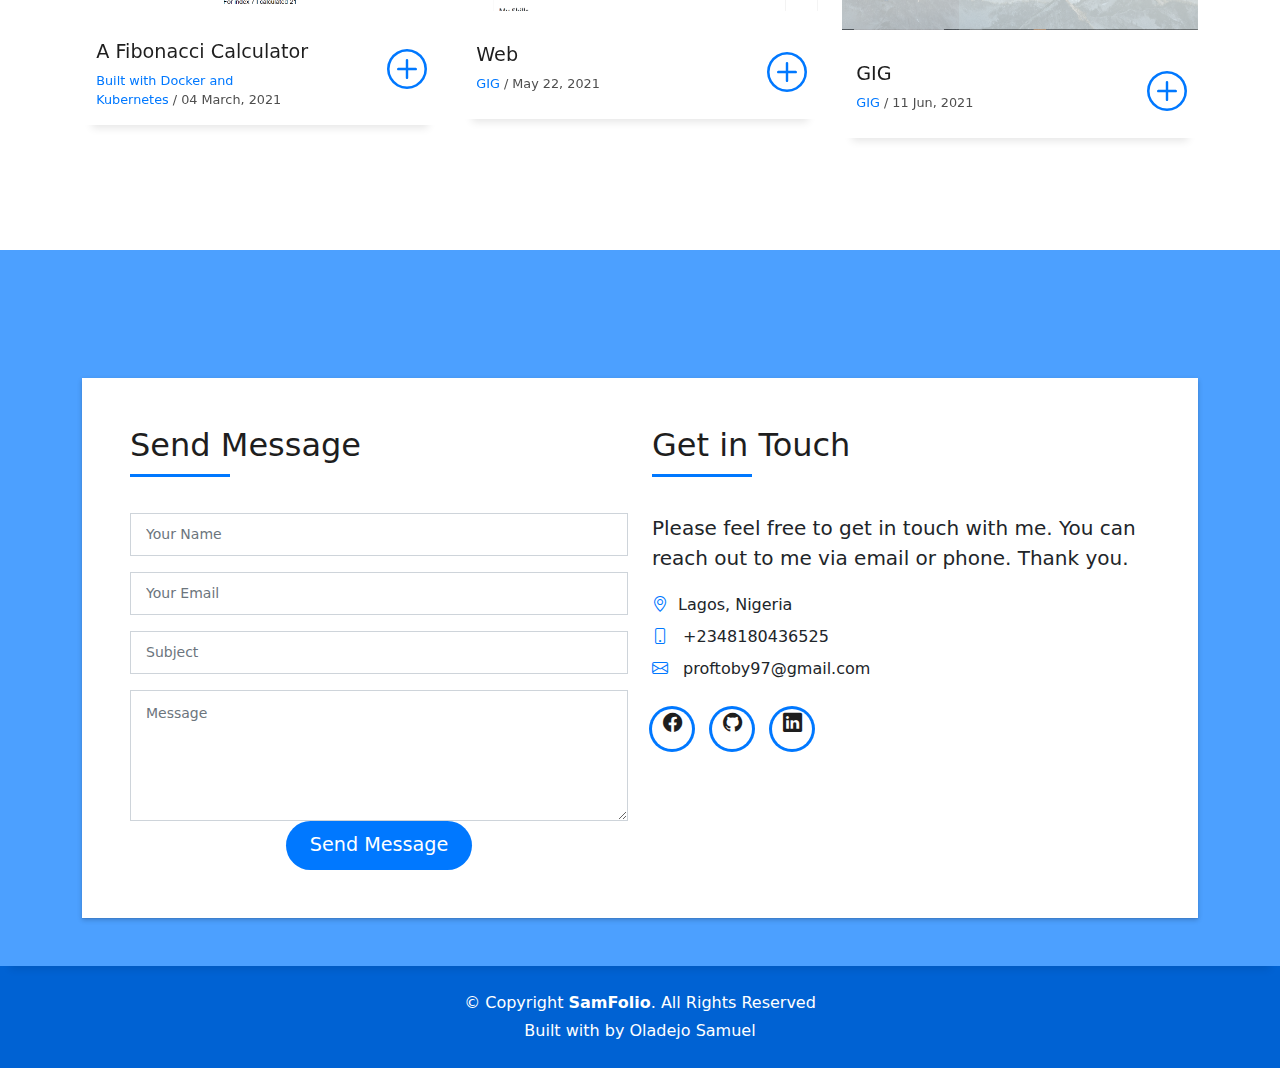
==== commit 5f35081f: "Merge remote-tracking branch 'origin/Main' into Main" ====
--- a/index.html
+++ b/index.html
@@ -18,7 +18,7 @@
   <link href="assets/vendor/bootstrap-icons/bootstrap-icons.css" rel="stylesheet">
   <link href="assets/vendor/glightbox/css/glightbox.min.css" rel="stylesheet">
   <link href="assets/vendor/swiper/swiper-bundle.min.css" rel="stylesheet">
-
+<link rel="stylesheet" href="https://cdnjs.cloudflare.com/ajax/libs/font-awesome/6.0.0-beta3/css/all.min.css" integrity="sha512-Fo3rlrZj/k7ujTnHg4CGR2D7kSs0v4LLanw2qksYuRlEzO+tcaEPQogQ0KaoGN26/zrn20ImR1DfuLWnOo7aBA==" crossorigin="anonymous" referrerpolicy="no-referrer" />
   <!-- Template Main CSS File -->
   <link href="assets/css/style.css" rel="stylesheet">
 
@@ -445,7 +445,7 @@
       <div class="row">
         <div class="col-sm-12">
           <div class="copyright-box">
-            <p class="copyright">&copy; Copyright <strong>DevFolio</strong>. All Rights Reserved</p>
+            <p class="copyright">&copy; Copyright <strong>SamFolio</strong>. All Rights Reserved</p>
             <div class="credits">
          
               Built with  <i class="fa fa-heart text-danger" aria-hidden="true"></i> by Oladejo Samuel</a>
@@ -463,6 +463,7 @@
   <script src="assets/vendor/purecounter/purecounter.js"></script>
   <script src="assets/vendor/bootstrap/js/bootstrap.bundle.min.js"></script>
   <script src="assets/vendor/glightbox/js/glightbox.min.js"></script>
+<script src="https://cdnjs.cloudflare.com/ajax/libs/font-awesome/6.0.0-beta3/js/all.min.js" integrity="sha512-fzff82+8pzHnwA1mQ0dzz9/E0B+ZRizq08yZfya66INZBz86qKTCt9MLU0NCNIgaMJCgeyhujhasnFUsYMsi0Q==" crossorigin="anonymous" referrerpolicy="no-referrer"></script>
   <script src="assets/vendor/swiper/swiper-bundle.min.js"></script>
   <script src="assets/vendor/typed.js/typed.min.js"></script>
   <script src="assets/vendor/php-email-form/validate.js"></script>
@@ -472,4 +473,4 @@
 
 </body>
 
-</html>+</html>
